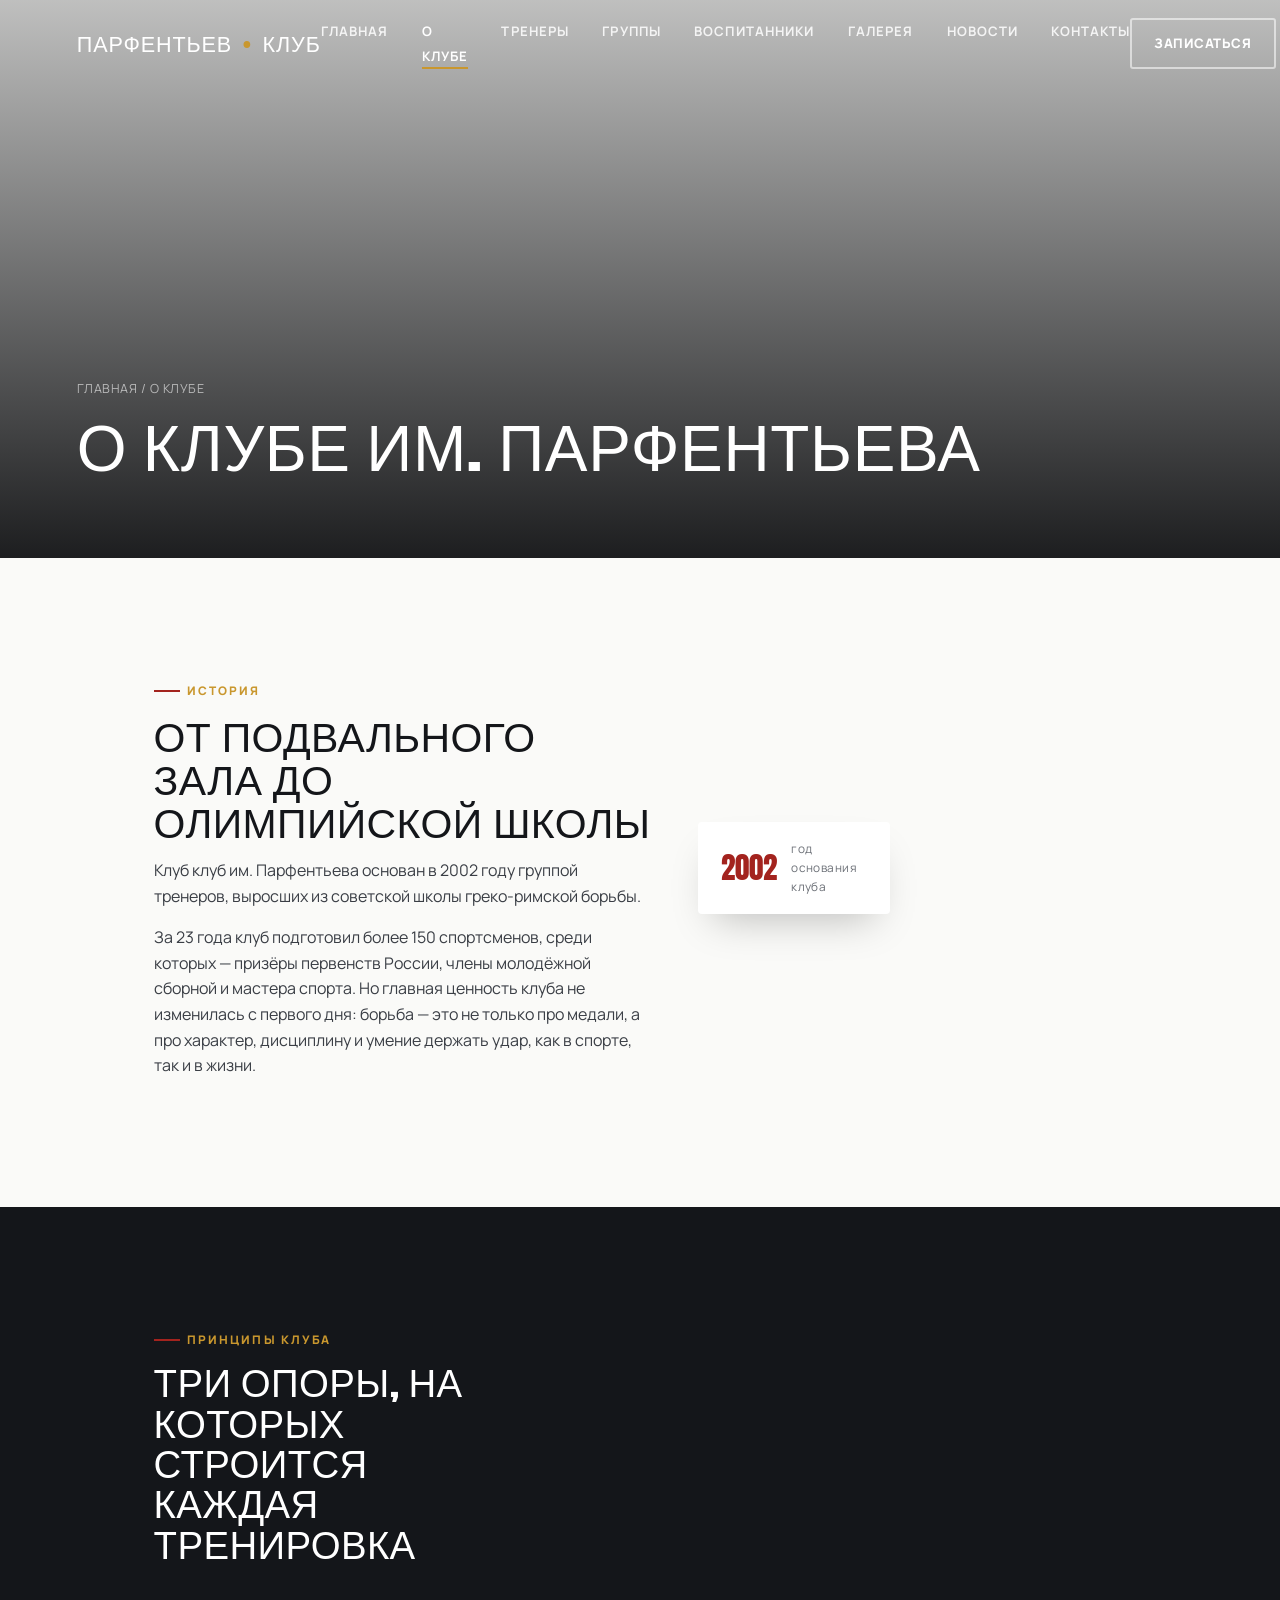
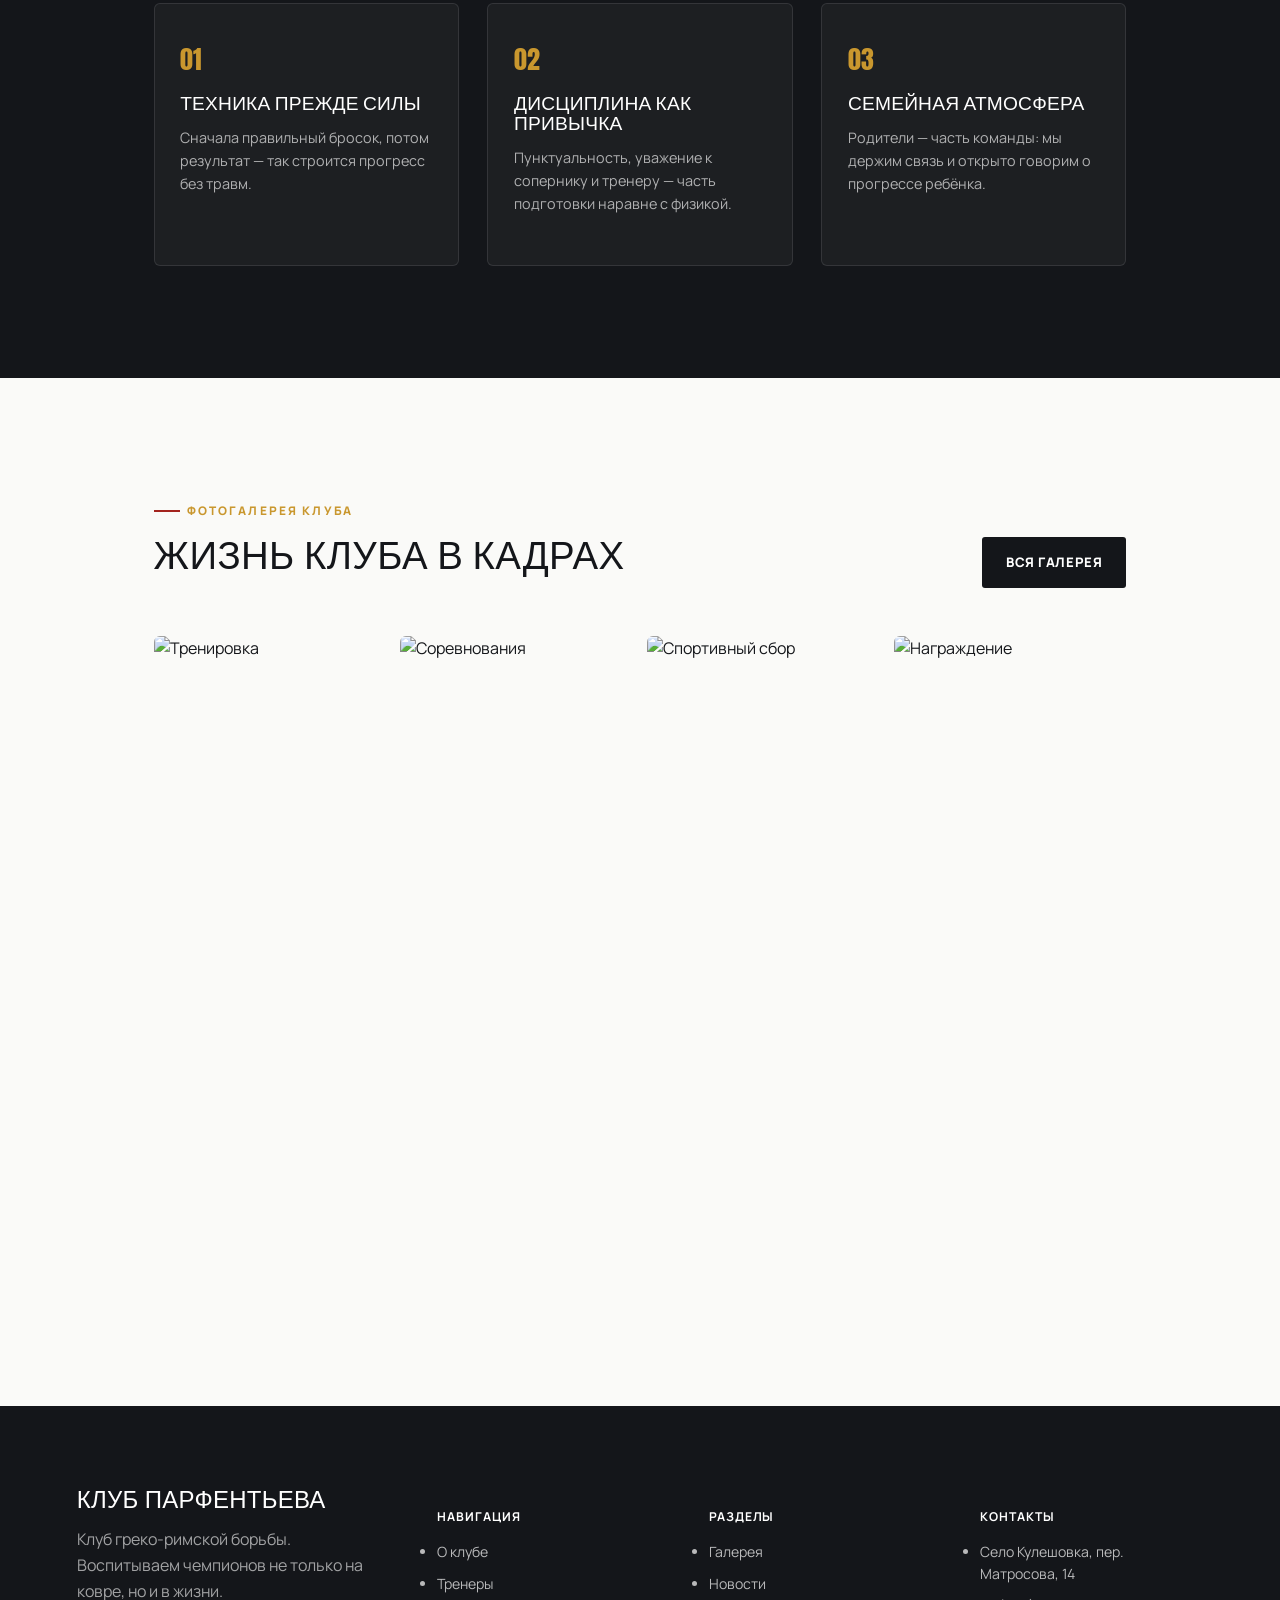
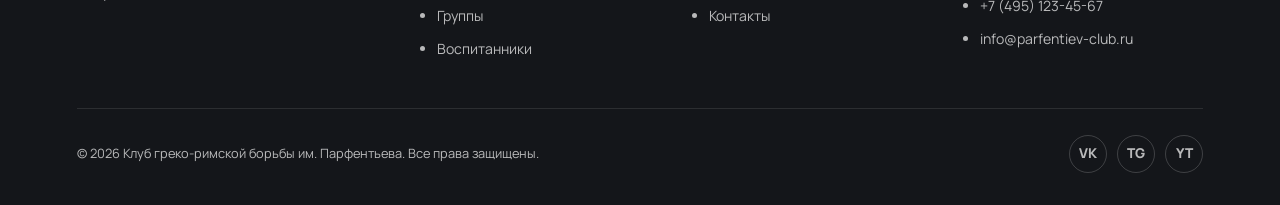
==== about.html @ 611b0bde "Update about.html" ====
<!doctype html>
<html lang="ru">
<head>
<meta charset="UTF-8">
<meta name="viewport" content="width=device-width, initial-scale=1.0">
<title>О клубе — Клуб им. Парфентьева</title>
<meta name="description" content="История клуба греко-римской борьбы клуб им. Парфентьева: путь от небольшого зала к школе с десятками чемпионов. Фотографии тренировок, соревнований и сборов.">
<link rel="preconnect" href="https://fonts.googleapis.com">
<link href="https://fonts.googleapis.com/css2?family=Anton&family=Manrope:wght@400;500;700;800&display=swap" rel="stylesheet">
<link rel="stylesheet" href="styles.css">
</head>
<body>

<header class="site-header">
  <a href="index.html" class="logo">ПАРФЕНТЬЕВ<span>•</span>КЛУБ</a>
  <nav><ul class="nav-links">
    <li><a href="index.html">Главная</a></li>
    <li><a href="about.html" class="active">О клубе</a></li>
    <li><a href="coaches.html">Тренеры</a></li>
    <li><a href="groups.html">Группы</a></li>
    <li><a href="athletes.html">Воспитанники</a></li>
    <li><a href="gallery.html">Галерея</a></li>
    <li><a href="news.html">Новости</a></li>
    <li><a href="contacts.html">Контакты</a></li>
  </ul></nav>
  <div class="nav-cta">
    <a href="contacts.html" class="btn btn-ghost">Записаться</a>
    <button class="burger" aria-label="Меню"><span></span><span></span><span></span></button>
  </div>
</header>

<section class="page-hero" style="background-image:url('https://i.ibb.co/bMhCFfHz/image.png');background-position:center 25%;">
  <div class="inner">
    <p class="breadcrumbs"><a href="index.html">Главная</a> / О клубе</p>
    <h1>О клубе им. Парфентьева</h1>
  </div>
</section>

<section class="section">
  <div class="container">
    <div class="about-grid reveal">
      <div>
        <p class="eyebrow">История</p>
        <h2 style="font-size:clamp(1.8rem,3.2vw,2.6rem);">От подвального зала до олимпийской школы</h2>
        <p style="color:var(--graphite);max-width:58ch;">Клуб клуб им. Парфентьева основан в 2002 году группой тренеров, выросших из советской школы греко-римской борьбы. </p>
        <p style="color:var(--graphite);max-width:58ch;">За 23 года клуб подготовил более 150 спортсменов, среди которых — призёры первенств России, члены молодёжной сборной и мастера спорта. Но главная ценность клуба не изменилась с первого дня: борьба — это не только про медали, а про характер, дисциплину и умение держать удар, как в спорте, так и в жизни.</p>
      </div>
      <div class="about-photo">
        <img src="https://commons.wikimedia.org/wiki/Special:FilePath/Greco-Roman%20wrestling%20competition%20at%20the%201984%20Summer%20Olympics.JPEG?width=1600" alt="История клуба">
        <div class="tag"><span class="num">2002</span><span class="txt">год основания клуба</span></div>
      </div>
    </div>
  </div>
</section>

<section class="section dark">
  <div class="container reveal">
    <p class="eyebrow">Принципы клуба</p>
    <h2 style="color:#fff;font-size:clamp(1.8rem,3vw,2.4rem);max-width:20ch;">Три опоры, на которых строится каждая тренировка</h2>
    <div class="cards-grid reveal-stagger" style="margin-top:2.5em;">
      <div class="stat-card reveal" style="--i:0;text-align:left;">
        <span class="stat-num" style="font-size:1.6rem;">01</span>
        <h3 style="color:#fff;font-size:1.2rem;margin-top:.6em;">Техника прежде силы</h3>
        <p style="color:rgba(255,255,255,.65);font-size:.9rem;">Сначала правильный бросок, потом результат — так строится прогресс без травм.</p>
      </div>
      <div class="stat-card reveal" style="--i:1;text-align:left;">
        <span class="stat-num" style="font-size:1.6rem;">02</span>
        <h3 style="color:#fff;font-size:1.2rem;margin-top:.6em;">Дисциплина как привычка</h3>
        <p style="color:rgba(255,255,255,.65);font-size:.9rem;">Пунктуальность, уважение к сопернику и тренеру — часть подготовки наравне с физикой.</p>
      </div>
      <div class="stat-card reveal" style="--i:2;text-align:left;">
        <span class="stat-num" style="font-size:1.6rem;">03</span>
        <h3 style="color:#fff;font-size:1.2rem;margin-top:.6em;">Семейная атмосфера</h3>
        <p style="color:rgba(255,255,255,.65);font-size:.9rem;">Родители — часть команды: мы держим связь и открыто говорим о прогрессе ребёнка.</p>
      </div>
    </div>
  </div>
</section>

<section class="section">
  <div class="container">
    <div class="flex-between reveal">
      <div>
        <p class="eyebrow">Фотогалерея клуба</p>
        <h2 style="font-size:clamp(1.8rem,3vw,2.4rem);">Жизнь клуба в кадрах</h2>
      </div>
      <a href="gallery.html" class="btn btn-dark">Вся галерея</a>
    </div>
    <div class="masonry reveal-stagger">
      <div class="item reveal" data-cat="Тренировки" style="grid-row:span 22;" data-lightbox="https://commons.wikimedia.org/wiki/Special:FilePath/Wrestling%20match%20in%20greco-roman%20at%20the%20University%20International%20Sports%20Festival.jpg?width=1600">
        <img src="https://commons.wikimedia.org/wiki/Special:FilePath/Wrestling%20match%20in%20greco-roman%20at%20the%20University%20International%20Sports%20Festival.jpg?width=1600" alt="Тренировка" loading="lazy">
      </div>
      <div class="item reveal" data-cat="Соревнования" style="grid-row:span 28;" data-lightbox="https://commons.wikimedia.org/wiki/Special:FilePath/2016%20Summer%20Olympics%2C%20Greco-Roman%20Wrestling%20130%20kg%2011.jpg?width=1600">
        <img src="https://commons.wikimedia.org/wiki/Special:FilePath/2016%20Summer%20Olympics%2C%20Greco-Roman%20Wrestling%20130%20kg%2011.jpg?width=1600" alt="Соревнования" loading="lazy">
      </div>
      <div class="item reveal" data-cat="Сборы" style="grid-row:span 24;" data-lightbox="https://commons.wikimedia.org/wiki/Special:FilePath/Wrestling%20at%20the%202020%20Summer%20Olympics%20%E2%80%93%20Men%27s%20Greco-Roman%2097%20kg%20%E2%80%93%20Mohammad%20Hadi%20Saravi%20%28IRI%29%20vs.%20Arvi%20Savolainen%20%28FIN%29%20%281%29.jpg?width=1600">
        <img src="https://commons.wikimedia.org/wiki/Special:FilePath/Wrestling%20at%20the%202020%20Summer%20Olympics%20%E2%80%93%20Men%27s%20Greco-Roman%2097%20kg%20%E2%80%93%20Mohammad%20Hadi%20Saravi%20%28IRI%29%20vs.%20Arvi%20Savolainen%20%28FIN%29%20%281%29.jpg?width=1600" alt="Спортивный сбор" loading="lazy">
      </div>
      <div class="item reveal" data-cat="Награждения" style="grid-row:span 26;" data-lightbox="https://commons.wikimedia.org/wiki/Special:FilePath/Greco-Roman%20wrestling%20competition%20at%20the%201984%20Summer%20Olympics.JPEG?width=1600">
        <img src="https://commons.wikimedia.org/wiki/Special:FilePath/Greco-Roman%20wrestling%20competition%20at%20the%201984%20Summer%20Olympics.JPEG?width=1600" alt="Награждение" loading="lazy">
      </div>
    </div>
  </div>
</section>

<div class="lightbox"><button class="lb-close" aria-label="Закрыть">✕</button><img src="" alt="Просмотр изображения"></div>

<footer class="footer">
  <div class="footer-grid">
    <div class="footer-col"><h4>Клуб Парфентьева</h4><p style="max-width:30ch;color:rgba(255,255,255,.6);">Клуб греко-римской борьбы. Воспитываем чемпионов не только на ковре, но и в жизни.</p></div>
    <div class="footer-col"><h5>Навигация</h5><ul><li><a href="about.html">О клубе</a></li><li><a href="coaches.html">Тренеры</a></li><li><a href="groups.html">Группы</a></li><li><a href="athletes.html">Воспитанники</a></li></ul></div>
    <div class="footer-col"><h5>Разделы</h5><ul><li><a href="gallery.html">Галерея</a></li><li><a href="news.html">Новости</a></li><li><a href="contacts.html">Контакты</a></li></ul></div>
    <div class="footer-col"><h5>Контакты</h5><ul><li>Село Кулешовка, пер. Матросова, 14</li><li>+7 (495) 123-45-67</li><li>info@parfentiev-club.ru</li></ul></div>
  </div>
  <div class="footer-bottom"><span>© 2026 Клуб греко-римской борьбы им. Парфентьева. Все права защищены.</span><div class="footer-social"><a href="#">VK</a><a href="#">TG</a><a href="#">YT</a></div></div>
</footer>

<script src="main.js"></script>
</body>
</html>
---- styles.css ----
/* =========================================================
   GRECO — стиль клуба греко-римской борьбы
   Токены: графит/уголь + золото/красный, шрифты Anton + Manrope
   Сигнатурный элемент: «кольцо ковра» — окружность мата как
   повторяющийся графический мотив + диагональные разделители
   ========================================================= */

:root{
  --bg:#FAFAF8;
  --paper:#FFFFFF;
  --ink:#14161A;
  --charcoal:#23262B;
  --graphite:#3A3E45;
  --line:#E6E3DA;
  --muted:#6B6F76;
  --gold:#C9972E;
  --gold-soft:#E3C07A;
  --red:#A3231E;
  --red-soft:#C8453F;

  --display:"Anton", "Oswald", sans-serif;
  --body:"Manrope", "Inter", sans-serif;

  --maxw:1240px;
  --pad:6vw;

  --ease:cubic-bezier(.16,.84,.32,1);
}

*{box-sizing:border-box;}
html{scroll-behavior:smooth;}
body{
  margin:0;
  background:var(--bg);
  color:var(--ink);
  font-family:var(--body);
  font-size:16px;
  line-height:1.6;
  -webkit-font-smoothing:antialiased;
  overflow-x:hidden;
}
img{max-width:100%;display:block;}
a{color:inherit;text-decoration:none;}
ul{margin:0;padding:0;}
h1,h2,h3,h4{
  font-family:var(--display);
  font-weight:400;
  letter-spacing:.01em;
  text-transform:uppercase;
  margin:0 0 .4em;
  line-height:1.05;
}
.eyebrow{
  font-family:var(--body);
  font-weight:800;
  letter-spacing:.18em;
  text-transform:uppercase;
  font-size:.74rem;
  color:var(--gold);
  display:inline-flex;
  align-items:center;
  gap:.6em;
}
.eyebrow::before{
  content:"";
  width:26px;height:2px;
  background:var(--red);
  display:inline-block;
}
.container{max-width:var(--maxw);margin:0 auto;padding:0 var(--pad);}
section{position:relative;}

:focus-visible{outline:3px solid var(--gold);outline-offset:3px;}

/* ---------- Mat-ring signature motif ---------- */
.mat-ring{
  position:absolute;
  border:2px solid currentColor;
  border-radius:50%;
  opacity:.08;
  pointer-events:none;
}

/* ---------- Buttons ---------- */
.btn{
  display:inline-flex;align-items:center;gap:.6em;
  font-family:var(--body);font-weight:800;
  letter-spacing:.04em;text-transform:uppercase;font-size:.82rem;
  padding:1em 1.7em;
  border-radius:3px;
  border:2px solid transparent;
  cursor:pointer;
  transition:transform .35s var(--ease),background .35s var(--ease),color .35s var(--ease),border-color .35s var(--ease);
  white-space:nowrap;
}
.btn-primary{
  background:var(--red);
  color:#fff;
}
.btn-primary:hover{background:#8a1c18;transform:translateY(-2px);}
.btn-ghost{
  background:transparent;
  border-color:rgba(255,255,255,.55);
  color:#fff;
}
.btn-ghost:hover{border-color:var(--gold);color:var(--gold);transform:translateY(-2px);}
.btn-dark{
  background:var(--ink);color:#fff;
}
.btn-dark:hover{background:var(--red);transform:translateY(-2px);}

/* ---------- Header / Nav ---------- */
.site-header{
  position:fixed;top:0;left:0;right:0;z-index:100;
  display:flex;align-items:center;justify-content:space-between;
  padding:1.1em var(--pad);
  background:transparent;
  transition:background .4s var(--ease),padding .4s var(--ease),box-shadow .4s var(--ease);
}
.site-header.scrolled{
  background:rgba(20,22,26,.86);
  backdrop-filter:blur(14px) saturate(140%);
  padding:.7em var(--pad);
  box-shadow:0 8px 30px -10px rgba(0,0,0,.4);
}
.logo{
  font-family:var(--display);
  font-size:1.35rem;letter-spacing:.04em;
  color:#fff;
  display:flex;align-items:center;gap:.5em;
}
.logo span{color:var(--gold);}
.nav-links{
  display:flex;gap:2.1em;
  list-style:none;
}
.nav-links a{
  color:#fff;font-size:.82rem;letter-spacing:.08em;
  text-transform:uppercase;font-weight:700;
  position:relative;padding:.3em 0;
  opacity:.85;
}
.nav-links a::after{
  content:"";position:absolute;left:0;bottom:0;
  width:0;height:2px;background:var(--gold);
  transition:width .35s var(--ease);
}
.nav-links a:hover,.nav-links a.active{opacity:1;}
.nav-links a:hover::after,.nav-links a.active::after{width:100%;}
.nav-cta{display:flex;align-items:center;gap:1em;}
.burger{
  display:none;flex-direction:column;gap:5px;
  background:none;border:none;cursor:pointer;padding:.4em;
}
.burger span{width:24px;height:2px;background:#fff;display:block;}

@media (max-width:920px){
  .nav-links{
    position:fixed;inset:0;top:0;
    background:var(--ink);
    flex-direction:column;justify-content:center;align-items:center;
    gap:1.6em;
    transform:translateX(100%);
    transition:transform .5s var(--ease);
  }
  .nav-links.open{transform:translateX(0);}
  .nav-links a{font-size:1.1rem;}
  .burger{display:flex;z-index:120;}
  .nav-cta .btn-ghost{display:none;}
}

/* ---------- Hero ---------- */
.hero{
  min-height:100vh;
  display:flex;align-items:flex-end;
  position:relative;
  background-size:cover;background-position:center;
  isolation:isolate;
}
.hero::before{
  content:"";position:absolute;inset:0;
  background:linear-gradient(180deg,rgba(15,16,19,.35) 0%,rgba(15,16,19,.55) 55%,rgba(10,11,13,.92) 100%);
  z-index:0;
}
.hero-inner{
  position:relative;z-index:1;
  padding:0 var(--pad) 7vh;
  width:100%;color:#fff;
}
.hero h1{
  font-size:clamp(2.6rem,6.2vw,5.4rem);
  max-width:14ch;
  color:#fff;
  margin-bottom:.5em;
}
.hero h1 em{
  font-style:normal;color:var(--gold);
}
.hero p.lead{
  max-width:46ch;font-size:1.05rem;color:rgba(255,255,255,.85);
  margin-bottom:1.8em;
}
.hero-actions{display:flex;gap:1em;flex-wrap:wrap;}
.scroll-cue{
  position:absolute;right:var(--pad);bottom:6vh;z-index:1;
  color:#fff;font-size:.7rem;letter-spacing:.2em;text-transform:uppercase;
  display:flex;flex-direction:column;align-items:center;gap:.6em;
  opacity:.75;
}
.scroll-cue::after{
  content:"";width:1px;height:40px;background:rgba(255,255,255,.5);
  animation:scrollcue 1.8s infinite;
}
@keyframes scrollcue{0%{transform:scaleY(0);transform-origin:top;}50%{transform:scaleY(1);transform-origin:top;}51%{transform-origin:bottom;}100%{transform:scaleY(0);transform-origin:bottom;}}

/* ---------- Diagonal divider ---------- */
.divider{
  height:8vw;max-height:120px;
  background:var(--ink);
  clip-path:polygon(0 100%,100% 0,100% 100%);
}
.divider.flip{clip-path:polygon(0 0,100% 100%,0 100%);}
.divider.light{background:var(--bg);}

/* ---------- Generic section spacing ---------- */
.section{padding:7em var(--pad);}
.section-tight{padding:4em var(--pad);}
.section.dark{background:var(--ink);color:#fff;}
.section.charcoal{background:var(--charcoal);color:#fff;}
.center{text-align:center;}
.intro{max-width:680px;}
.intro.center{margin-inline:auto;}

/* ---------- Reveal on scroll ---------- */
.reveal{opacity:0;transform:translateY(36px);transition:opacity .9s var(--ease),transform .9s var(--ease);}
.reveal.in{opacity:1;transform:translateY(0);}
.reveal-stagger > * {transition-delay:calc(var(--i,0) * 90ms);}

/* ---------- About intro / club description ---------- */
.about-grid{
  display:grid;grid-template-columns:1.1fr .9fr;gap:4em;align-items:center;
}
@media (max-width:820px){.about-grid{grid-template-columns:1fr;gap:2.5em;}}
.about-photo{position:relative;}
.about-photo img{border-radius:4px;box-shadow:0 30px 60px -20px rgba(0,0,0,.35);}
.about-photo .tag{
  position:absolute;bottom:-1.2em;left:-1.2em;
  background:var(--paper);padding:1.1em 1.4em;
  border-radius:4px;box-shadow:0 20px 40px -16px rgba(0,0,0,.25);
  display:flex;align-items:center;gap:.9em;
}
.about-photo .tag .num{font-family:var(--display);font-size:1.8rem;color:var(--red);}
.about-photo .tag .txt{font-size:.74rem;letter-spacing:.04em;color:var(--muted);max-width:11ch;}

/* ---------- Stats ---------- */
.stats-grid{
  display:grid;grid-template-columns:repeat(4,1fr);gap:1.4em;
}
@media (max-width:880px){.stats-grid{grid-template-columns:repeat(2,1fr);}}
.stat-card{
  background:rgba(255,255,255,.04);
  border:1px solid rgba(255,255,255,.1);
  border-radius:6px;
  padding:2.2em 1.6em;
  text-align:center;
  transition:transform .5s var(--ease),background .5s var(--ease),border-color .5s var(--ease);
}
.stat-card:hover{
  transform:translateY(-8px);
  background:rgba(255,255,255,.07);
  border-color:var(--gold);
}
.stat-num{
  font-family:var(--display);font-size:clamp(2.3rem,4vw,3.4rem);
  color:var(--gold);display:block;
}
.stat-label{
  font-size:.78rem;letter-spacing:.06em;text-transform:uppercase;
  color:rgba(255,255,255,.65);margin-top:.4em;display:block;
}

/* ---------- Cards general ---------- */
.glass{
  background:rgba(255,255,255,.07);
  backdrop-filter:blur(16px) saturate(160%);
  border:1px solid rgba(255,255,255,.14);
}

.cards-grid{
  display:grid;grid-template-columns:repeat(3,1fr);gap:1.8em;
}
@media (max-width:980px){.cards-grid{grid-template-columns:repeat(2,1fr);}}
@media (max-width:620px){.cards-grid{grid-template-columns:1fr;}}

/* Coach cards */
.coach-card{
  cursor:pointer;
  position:relative;border-radius:6px;overflow:hidden;
  aspect-ratio:3/4;
  box-shadow:0 18px 40px -18px rgba(0,0,0,.25);
  transition:transform .5s var(--ease),box-shadow .5s var(--ease);
}
.coach-card img{width:100%;height:100%;object-fit:cover;transition:transform .8s var(--ease);}
.coach-card:hover{transform:translateY(-8px);box-shadow:0 28px 50px -16px rgba(0,0,0,.35);}
.coach-card:hover img{transform:scale(1.06);}
.coach-overlay{
  position:absolute;left:0;right:0;bottom:0;padding:1.4em 1.2em 1.2em;
  background:linear-gradient(180deg,transparent,rgba(10,11,13,.92));
  color:#fff;
}
.coach-overlay h3{font-size:1.2rem;margin-bottom:.1em;}
.coach-overlay p{font-size:.78rem;letter-spacing:.05em;text-transform:uppercase;color:var(--gold-soft);margin:0;}

/* Modal */
.modal-backdrop{
  position:fixed;inset:0;background:rgba(10,11,13,.78);
  display:flex;align-items:center;justify-content:center;
  z-index:300;opacity:0;pointer-events:none;
  transition:opacity .4s var(--ease);
  padding:4vh 4vw;
}
.modal-backdrop.open{opacity:1;pointer-events:auto;}
.modal{
  background:var(--paper);border-radius:8px;
  max-width:880px;width:100%;max-height:88vh;overflow:auto;
  display:grid;grid-template-columns:.85fr 1.15fr;
  transform:translateY(24px) scale(.97);opacity:0;
  transition:transform .5s var(--ease),opacity .5s var(--ease);
  box-shadow:0 60px 100px -30px rgba(0,0,0,.5);
}
.modal-backdrop.open .modal{transform:translateY(0) scale(1);opacity:1;}
@media (max-width:700px){.modal{grid-template-columns:1fr;}}
.modal-photo{height:100%;min-height:280px;}
.modal-photo img{width:100%;height:100%;object-fit:cover;}
.modal-body{padding:2.4em 2em;position:relative;}
.modal-close{
  position:absolute;top:1em;right:1em;
  width:36px;height:36px;border-radius:50%;
  background:var(--ink);color:#fff;border:none;
  font-size:1.1rem;cursor:pointer;display:flex;align-items:center;justify-content:center;
  transition:background .3s;
}
.modal-close:hover{background:var(--red);}
.modal-body h3{font-size:1.7rem;margin-bottom:.1em;}
.modal-role{color:var(--red);font-weight:800;font-size:.8rem;letter-spacing:.05em;text-transform:uppercase;margin-bottom:1.3em;display:block;}
.modal-facts{
  display:grid;grid-template-columns:1fr 1fr;gap:.9em 1.4em;margin-bottom:1.4em;
  padding-bottom:1.4em;border-bottom:1px solid var(--line);
}
.modal-facts div span{display:block;font-size:.7rem;text-transform:uppercase;letter-spacing:.05em;color:var(--muted);}
.modal-facts div b{font-weight:700;font-size:.92rem;}
.modal-body h4{font-size:.82rem;letter-spacing:.05em;color:var(--red);margin-top:1.3em;}
.modal-body ul{list-style:none;font-size:.92rem;}
.modal-body ul li{padding:.3em 0;padding-left:1.2em;position:relative;}
.modal-body ul li::before{content:"—";position:absolute;left:0;color:var(--gold);}
.modal-body p.bio{font-size:.94rem;color:var(--graphite);}

/* Group cards */
.group-card{
  background:var(--paper);border-radius:8px;overflow:hidden;
  border:1px solid var(--line);
  display:flex;flex-direction:column;
  transition:transform .5s var(--ease),box-shadow .5s var(--ease);
}
.group-card:hover{transform:translateY(-8px);box-shadow:0 26px 50px -22px rgba(0,0,0,.25);}
.group-head{
  padding:2em 1.8em 1.4em;
  background:var(--ink);color:#fff;position:relative;overflow:hidden;
}
.group-head .lvl{
  display:inline-block;font-size:.7rem;letter-spacing:.08em;text-transform:uppercase;
  color:var(--gold);font-weight:800;margin-bottom:.6em;
}
.group-head h3{font-size:1.5rem;margin-bottom:.15em;}
.group-head .age{color:rgba(255,255,255,.6);font-size:.85rem;}
.group-body{padding:1.6em 1.8em;flex:1;display:flex;flex-direction:column;gap:.9em;}
.group-row{display:flex;justify-content:space-between;font-size:.88rem;border-bottom:1px dashed var(--line);padding-bottom:.7em;}
.group-row span:first-child{color:var(--muted);}
.group-row span:last-child{font-weight:700;text-align:right;}
.group-body .btn{margin-top:auto;align-self:flex-start;}

/* Athletes */
.athlete-card{
  background:var(--paper);border-radius:8px;overflow:hidden;border:1px solid var(--line);
  transition:transform .5s var(--ease),box-shadow .5s var(--ease);
}
.athlete-card:hover{transform:translateY(-6px);box-shadow:0 24px 44px -20px rgba(0,0,0,.22);}
.athlete-card img{aspect-ratio:4/5;object-fit:cover;}
.athlete-body{padding:1.3em 1.4em;}
.athlete-body h4{font-size:1.05rem;margin-bottom:.15em;}
.athlete-body .rank{font-size:.74rem;color:var(--red);font-weight:800;letter-spacing:.05em;text-transform:uppercase;}
.athlete-body p{font-size:.85rem;color:var(--muted);margin:.6em 0 0;}

.champion{
  grid-column:span 2;
}
@media (max-width:620px){.champion{grid-column:span 1;}}
.champion img{aspect-ratio:1/1;}

/* Masonry gallery */
.masonry{
  display:grid;grid-template-columns:repeat(4,1fr);grid-auto-rows:10px;gap:14px;
}
@media (max-width:880px){.masonry{grid-template-columns:repeat(2,1fr);}}
.masonry .item{
  border-radius:6px;overflow:hidden;cursor:pointer;position:relative;
}
.masonry .item img{width:100%;height:100%;object-fit:cover;transition:transform .6s var(--ease);}
.masonry .item:hover img{transform:scale(1.07);}
.masonry .item::after{
  content:attr(data-cat);position:absolute;left:.9em;bottom:.8em;
  color:#fff;font-size:.68rem;letter-spacing:.08em;text-transform:uppercase;font-weight:800;
  opacity:0;transition:opacity .35s;
}
.masonry .item::before{
  content:"";position:absolute;inset:0;background:linear-gradient(180deg,transparent 50%,rgba(0,0,0,.55));
  opacity:0;transition:opacity .35s;
}
.masonry .item:hover::before,.masonry .item:hover::after{opacity:1;}

.filters{display:flex;gap:.8em;flex-wrap:wrap;margin-bottom:2.4em;}
.filter-btn{
  padding:.6em 1.3em;border-radius:30px;border:1px solid var(--line);
  background:var(--paper);font-size:.78rem;letter-spacing:.05em;text-transform:uppercase;
  font-weight:700;cursor:pointer;transition:all .3s var(--ease);
}
.filter-btn.active,.filter-btn:hover{background:var(--ink);color:#fff;border-color:var(--ink);}

/* lightbox */
.lightbox{
  position:fixed;inset:0;background:rgba(8,9,10,.95);z-index:400;
  display:flex;align-items:center;justify-content:center;
  opacity:0;pointer-events:none;transition:opacity .4s;
}
.lightbox.open{opacity:1;pointer-events:auto;}
.lightbox img{max-width:90vw;max-height:86vh;border-radius:4px;box-shadow:0 30px 80px rgba(0,0,0,.5);}
.lightbox .lb-close{
  position:absolute;top:2em;right:2em;color:#fff;font-size:1.6rem;background:none;border:none;cursor:pointer;
}

/* News */
.news-card{
  background:var(--paper);border-radius:8px;overflow:hidden;border:1px solid var(--line);cursor:pointer;
  transition:transform .5s var(--ease),box-shadow .5s var(--ease);
}
.news-card:hover{transform:translateY(-6px);box-shadow:0 24px 44px -20px rgba(0,0,0,.22);}
.news-card img{aspect-ratio:16/10;object-fit:cover;}
.news-body{padding:1.5em 1.4em;}
.news-date{font-size:.72rem;letter-spacing:.05em;text-transform:uppercase;color:var(--gold);font-weight:800;}
.news-body h3{font-size:1.15rem;margin:.4em 0 .5em;text-transform:none;}
.news-body p{font-size:.88rem;color:var(--muted);margin:0;}

/* Article view */
.article-view{display:none;}
.article-view.open{display:block;}
.article-hero{height:50vh;background-size:cover;background-position:center;border-radius:8px;margin-bottom:2em;position:relative;}
.article-hero .back{
  position:absolute;top:1.4em;left:1.4em;background:rgba(0,0,0,.55);color:#fff;
  padding:.7em 1.2em;border-radius:30px;font-size:.78rem;letter-spacing:.04em;text-transform:uppercase;
  border:none;cursor:pointer;backdrop-filter:blur(10px);
}
.article-body{max-width:720px;margin:0 auto;font-size:1.02rem;color:var(--graphite);}
.article-body h2{font-size:1.6rem;text-transform:none;margin-top:1.4em;}

/* Contacts */
.contact-grid{display:grid;grid-template-columns:1fr 1fr;gap:3em;}
@media (max-width:880px){.contact-grid{grid-template-columns:1fr;}}
.contact-info-list{display:flex;flex-direction:column;gap:1.4em;margin:1.6em 0 2em;}
.contact-info-list .row{display:flex;gap:1.1em;align-items:flex-start;}
.contact-info-list .ico{
  width:42px;height:42px;border-radius:50%;background:var(--charcoal);color:var(--gold);
  display:flex;align-items:center;justify-content:center;flex-shrink:0;font-size:1.1rem;
}
.contact-info-list b{display:block;font-size:.95rem;}
.contact-info-list span{color:var(--muted);font-size:.88rem;}
.social-row{display:flex;gap:.9em;margin-top:1em;}
.social-row a{
  width:42px;height:42px;border-radius:50%;border:1px solid var(--line);
  display:flex;align-items:center;justify-content:center;font-size:.9rem;font-weight:800;
  transition:all .3s;
}
.social-row a:hover{background:var(--red);color:#fff;border-color:var(--red);}
.map-frame{border-radius:8px;overflow:hidden;height:280px;border:1px solid var(--line);filter:grayscale(.2);}
.form-card{background:var(--paper);border:1px solid var(--line);border-radius:8px;padding:2.4em;}
.form-row{margin-bottom:1.3em;}
.form-row label{display:block;font-size:.74rem;text-transform:uppercase;letter-spacing:.05em;color:var(--muted);margin-bottom:.5em;font-weight:700;}
.form-row input,.form-row textarea{
  width:100%;padding:.9em 1em;border:1px solid var(--line);border-radius:4px;
  font-family:var(--body);font-size:.92rem;background:#fcfcfb;
  transition:border-color .3s;
}
.form-row input:focus,.form-row textarea:focus{border-color:var(--gold);outline:none;}

/* Footer */
.footer{
  background:var(--ink);color:rgba(255,255,255,.7);
  padding:5em var(--pad) 2em;
}
.footer-grid{
  display:grid;grid-template-columns:1.4fr 1fr 1fr 1fr;gap:3em;
  padding-bottom:3em;border-bottom:1px solid rgba(255,255,255,.1);
}
@media (max-width:880px){.footer-grid{grid-template-columns:1fr 1fr;}}
.footer h4{color:#fff;font-size:1.5rem;}
.footer-col h5{
  color:#fff;font-size:.76rem;letter-spacing:.08em;text-transform:uppercase;margin-bottom:1.2em;
}
.footer-col ul{display:flex;flex-direction:column;gap:.7em;font-size:.88rem;}
.footer-col ul a:hover{color:var(--gold);}
.footer-bottom{
  display:flex;justify-content:space-between;align-items:center;flex-wrap:wrap;gap:1em;
  padding-top:2em;font-size:.8rem;
}
.footer-social{display:flex;gap:.8em;}
.footer-social a{
  width:38px;height:38px;border-radius:50%;border:1px solid rgba(255,255,255,.18);
  display:flex;align-items:center;justify-content:center;font-size:.85rem;font-weight:800;
  transition:all .3s;
}
.footer-social a:hover{background:var(--gold);color:var(--ink);border-color:var(--gold);}

/* Page hero (sub-pages, no full video, image banner) */
.page-hero{
  height:62vh;min-height:420px;
  display:flex;align-items:flex-end;
  background-size:cover;background-position:center;position:relative;
}
.page-hero::before{content:"";position:absolute;inset:0;background:linear-gradient(180deg,rgba(15,16,19,.25),rgba(10,11,13,.92));}
.page-hero .inner{position:relative;z-index:1;padding:0 var(--pad) 6vh;color:#fff;}
.page-hero h1{font-size:clamp(2.2rem,5vw,4rem);color:#fff;}
.breadcrumbs{font-size:.78rem;color:rgba(255,255,255,.6);letter-spacing:.04em;margin-bottom:1em;text-transform:uppercase;}
.breadcrumbs a:hover{color:var(--gold);}

/* ---------- Deeper mobile responsiveness ---------- */
@media (max-width:720px){
  .section{padding:4.5em var(--pad);}
  .section-tight{padding:3em var(--pad);}
  .stats-grid{grid-template-columns:repeat(2,1fr);gap:1em;}
  .masonry{grid-template-columns:1fr;}
  .masonry .item{grid-row:span 1 !important;aspect-ratio:4/3;}
  .group-head h3{font-size:1.25rem;}
  .modal-facts{grid-template-columns:1fr;}
  .footer{padding:3.5em var(--pad) 1.6em;}
  .hero-actions{flex-direction:column;align-items:stretch;}
  .hero-actions .btn{justify-content:center;}
  .scroll-cue{display:none;}
  .page-hero{height:48vh;min-height:320px;}
}
@media (max-width:480px){
  :root{--pad:5.5vw;}
  .stats-grid{grid-template-columns:1fr 1fr;}
  .stat-card{padding:1.6em 1em;}
  .cards-grid{grid-template-columns:1fr !important;}
  .group-row{font-size:.82rem;}
  .btn{font-size:.76rem;padding:.95em 1.4em;width:100%;justify-content:center;}
  .nav-cta .btn-ghost{display:none;}
  .logo{font-size:1.1rem;}
  .modal{max-height:92vh;}
  .modal-body{padding:1.8em 1.3em;}
  .form-card{padding:1.6em;}
  .footer-bottom{flex-direction:column;align-items:flex-start;}
}

/* utility */
.flex-between{display:flex;justify-content:space-between;align-items:flex-end;flex-wrap:wrap;gap:1.4em;margin-bottom:3em;}
.mt-0{margin-top:0;}
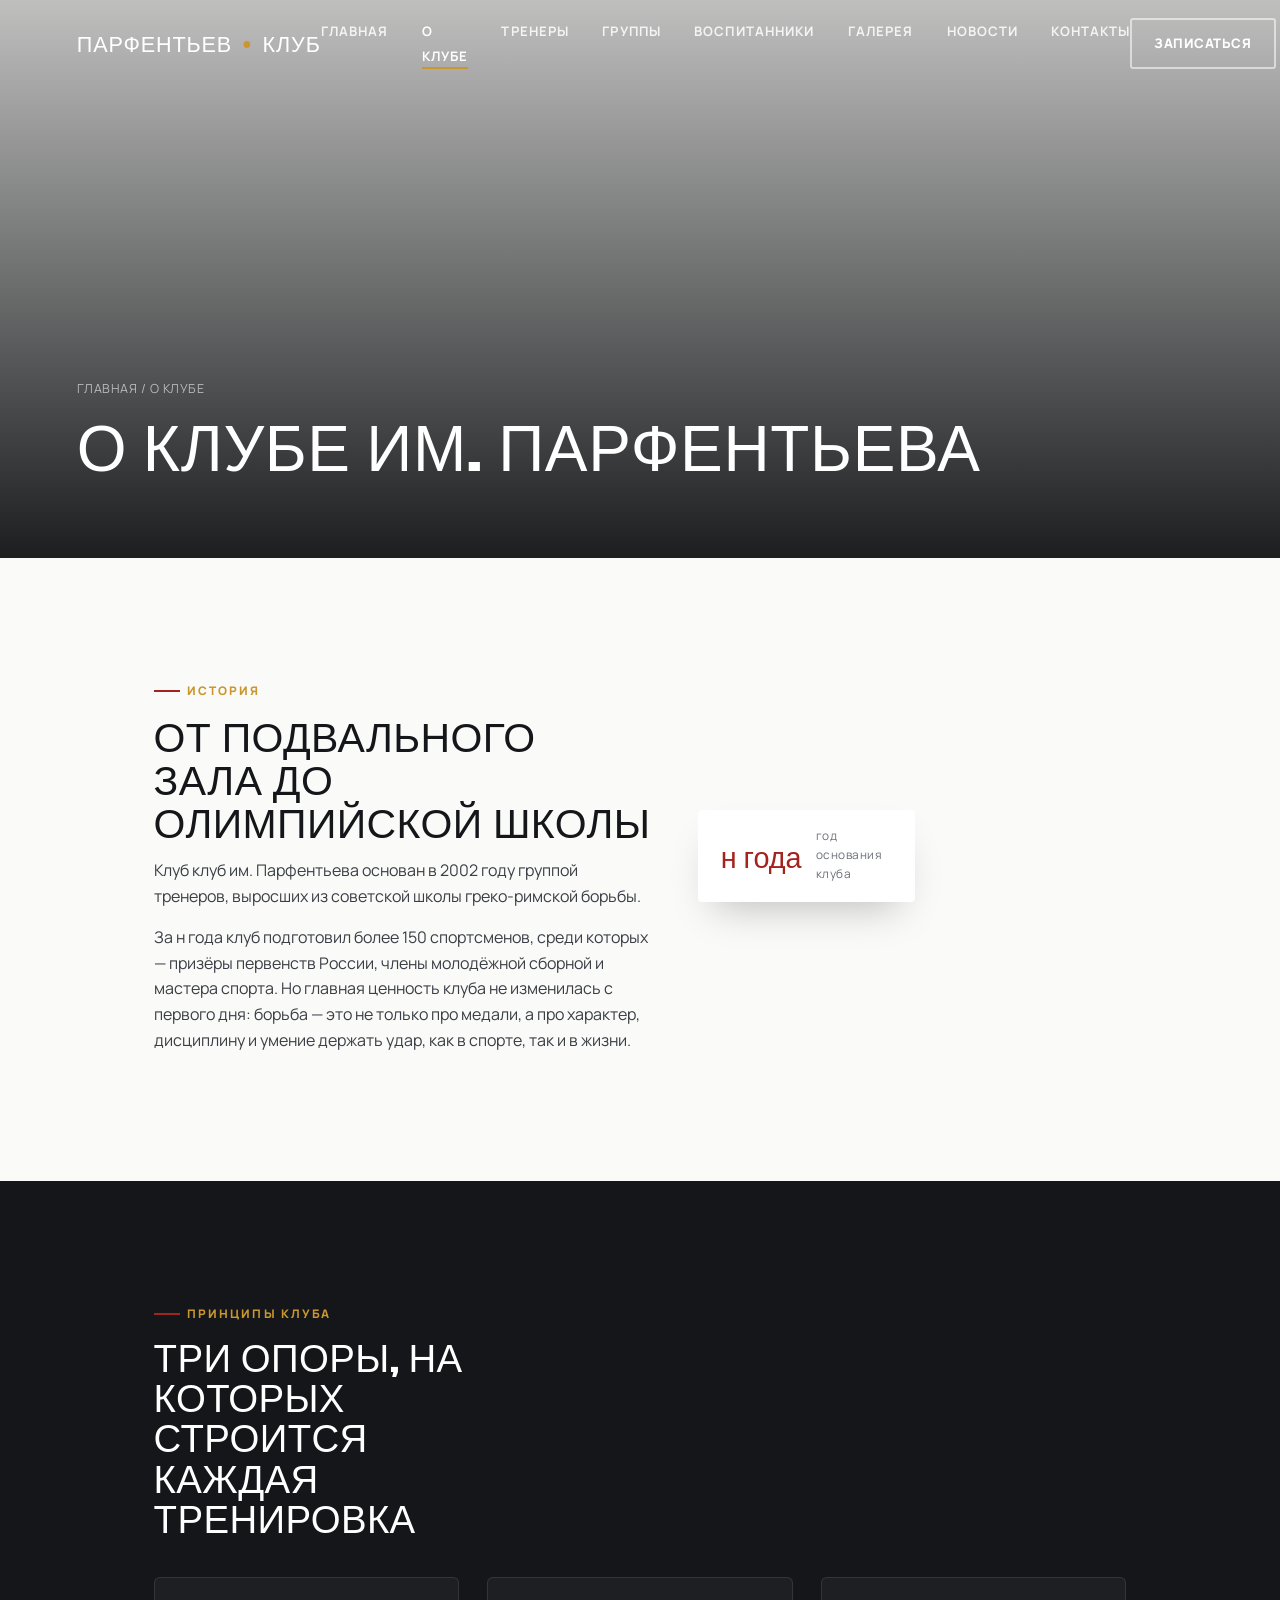
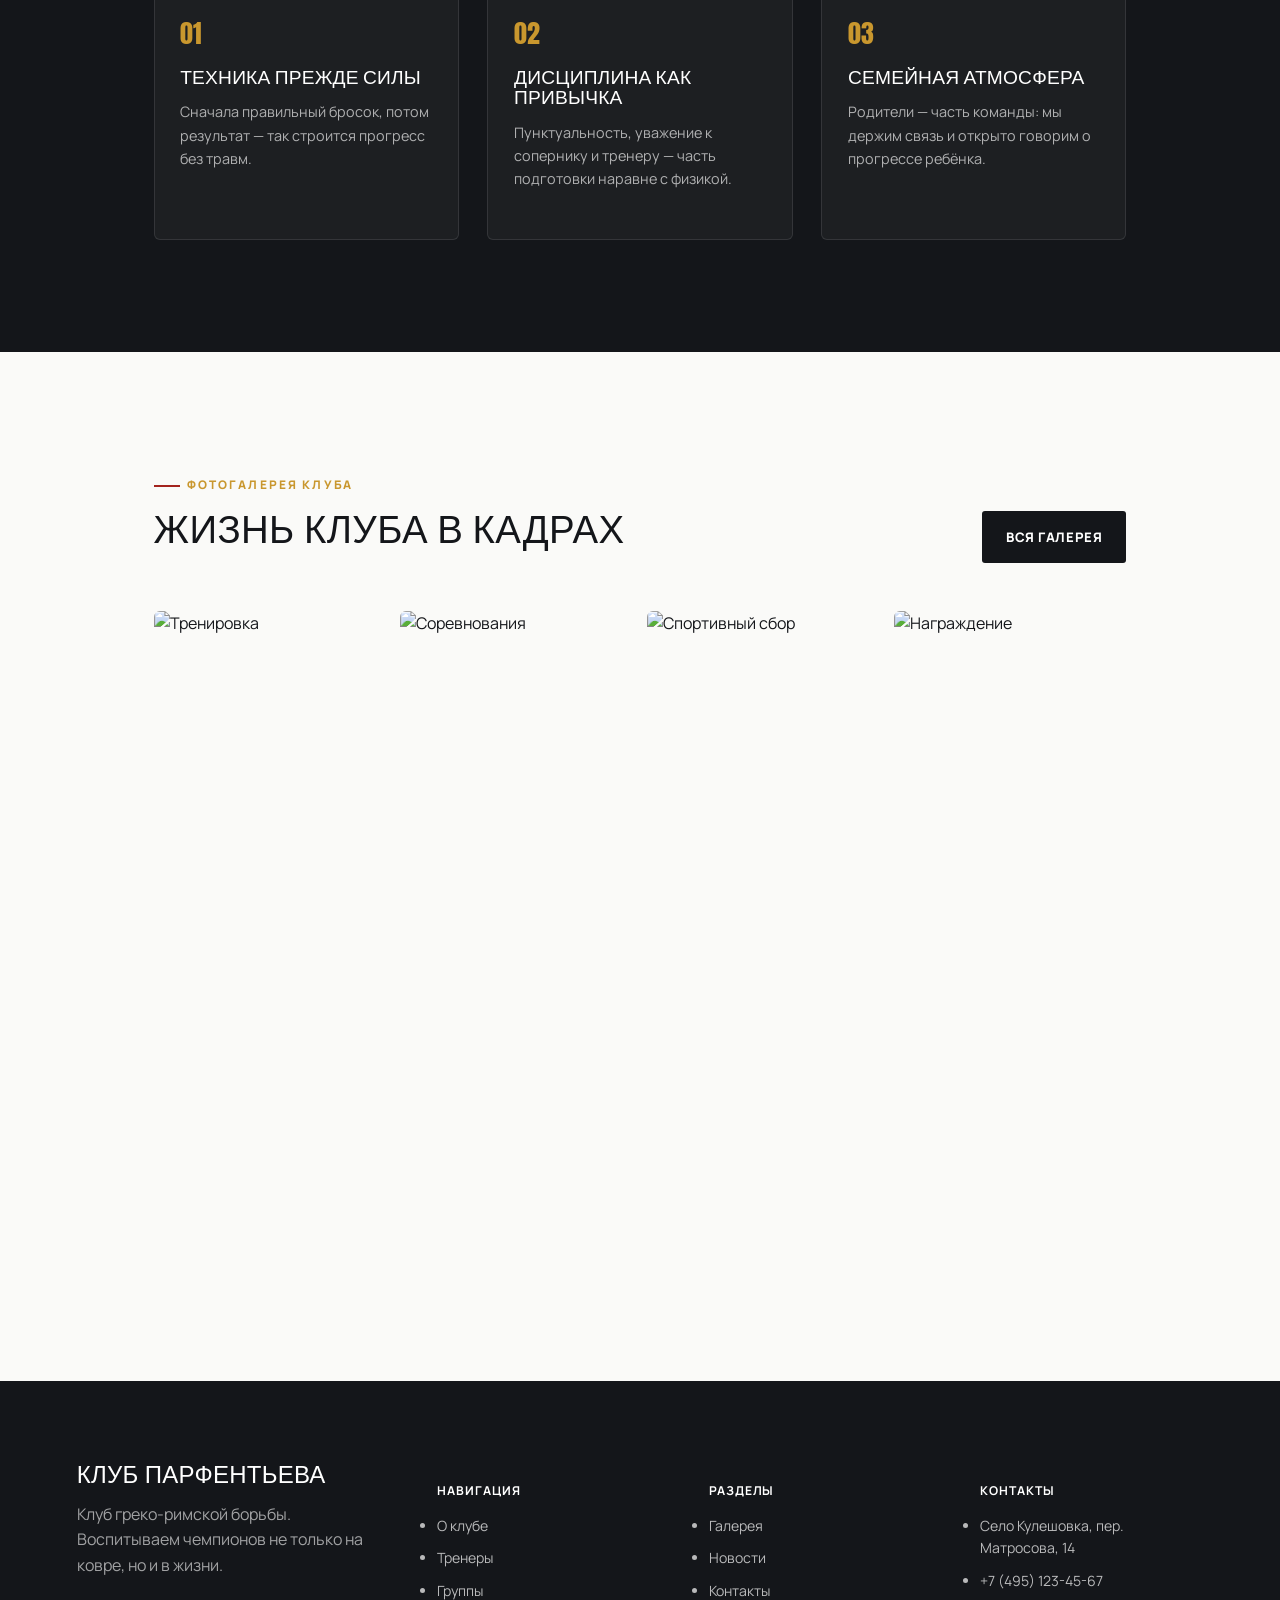
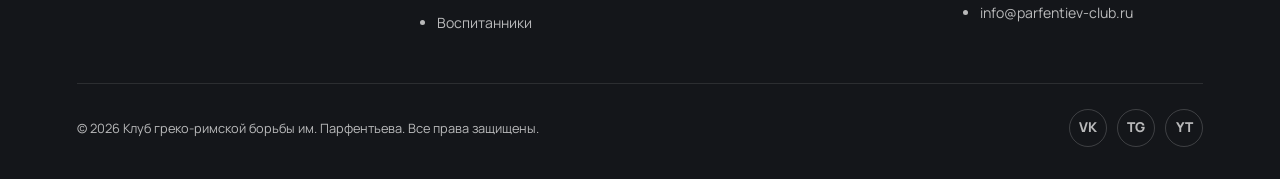
==== commit c3775a39: "Update about.html" ====
--- a/about.html
+++ b/about.html
@@ -43,11 +43,11 @@
         <p class="eyebrow">История</p>
         <h2 style="font-size:clamp(1.8rem,3.2vw,2.6rem);">От подвального зала до олимпийской школы</h2>
         <p style="color:var(--graphite);max-width:58ch;">Клуб клуб им. Парфентьева основан в 2002 году группой тренеров, выросших из советской школы греко-римской борьбы. </p>
-        <p style="color:var(--graphite);max-width:58ch;">За 23 года клуб подготовил более 150 спортсменов, среди которых — призёры первенств России, члены молодёжной сборной и мастера спорта. Но главная ценность клуба не изменилась с первого дня: борьба — это не только про медали, а про характер, дисциплину и умение держать удар, как в спорте, так и в жизни.</p>
+        <p style="color:var(--graphite);max-width:58ch;">За н года клуб подготовил более 150 спортсменов, среди которых — призёры первенств России, члены молодёжной сборной и мастера спорта. Но главная ценность клуба не изменилась с первого дня: борьба — это не только про медали, а про характер, дисциплину и умение держать удар, как в спорте, так и в жизни.</p>
       </div>
       <div class="about-photo">
-        <img src="https://commons.wikimedia.org/wiki/Special:FilePath/Greco-Roman%20wrestling%20competition%20at%20the%201984%20Summer%20Olympics.JPEG?width=1600" alt="История клуба">
-        <div class="tag"><span class="num">2002</span><span class="txt">год основания клуба</span></div>
+        <img src="https://i.ibb.co/tT5h9VFw/image.png" alt="История клуба">
+        <div class="tag"><span class="num">н года</span><span class="txt">год основания клуба</span></div>
       </div>
     </div>
   </div>
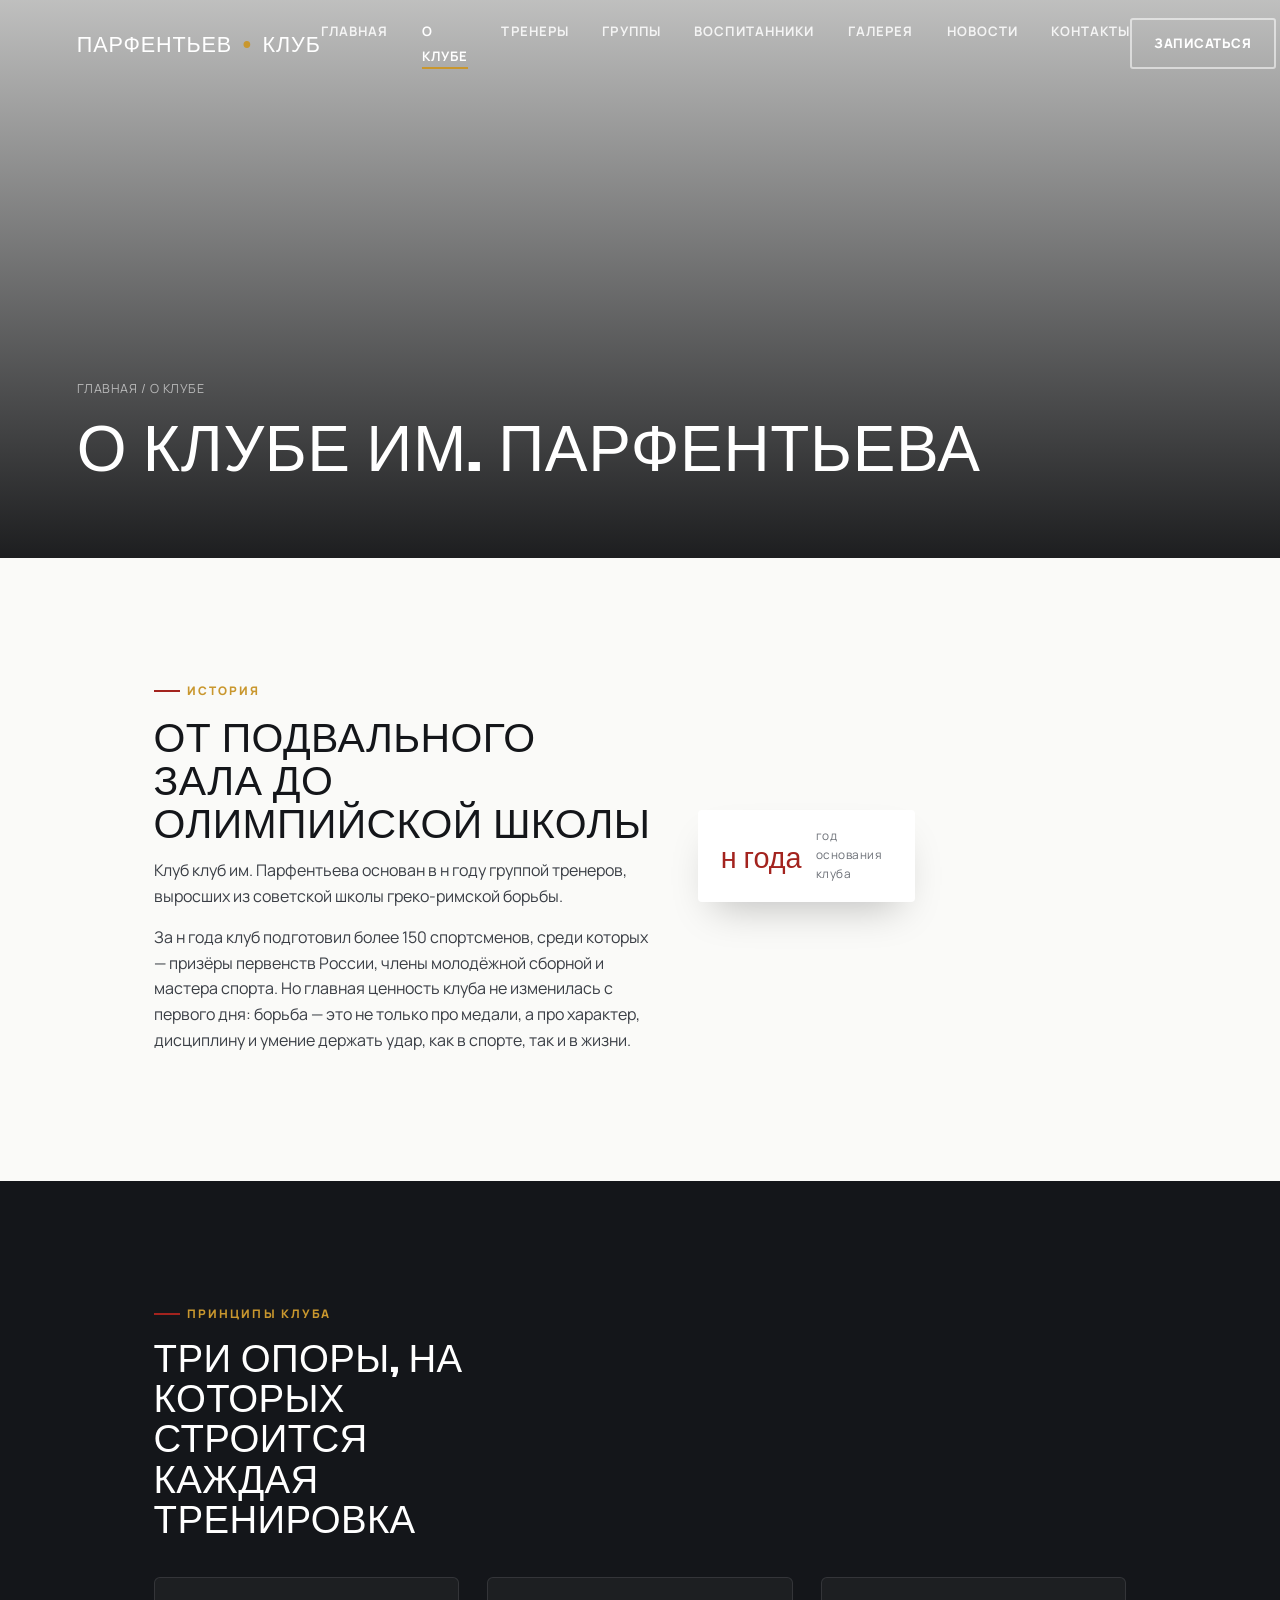
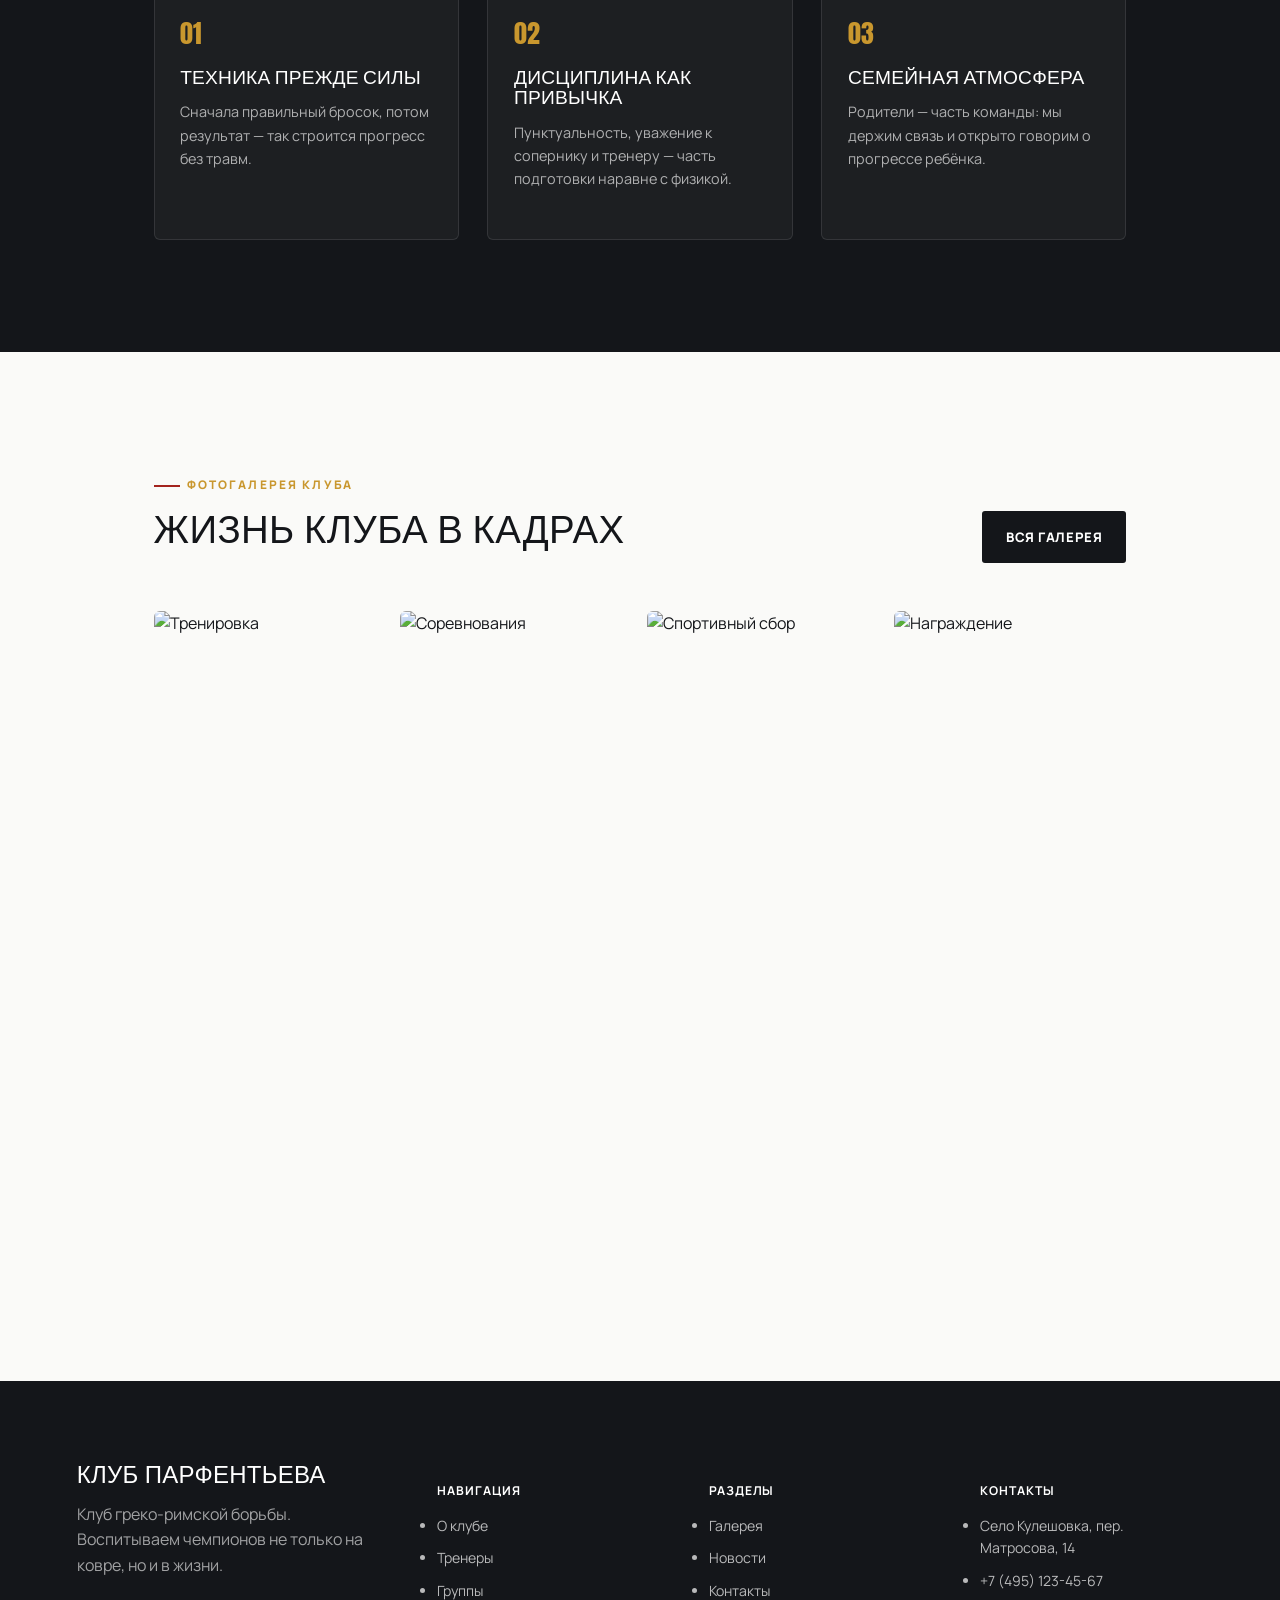
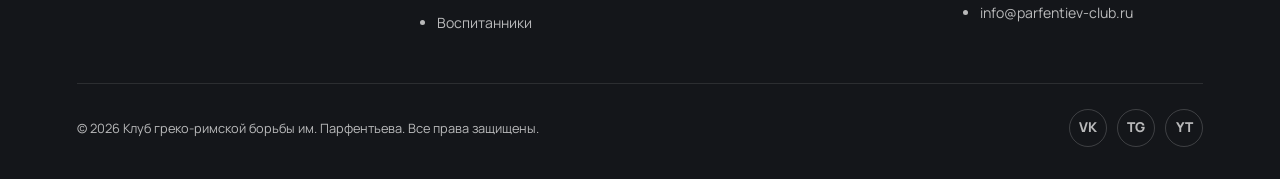
==== commit fcd3b505: "Fix typo in about.html club founding year" ====
--- a/about.html
+++ b/about.html
@@ -42,7 +42,7 @@
       <div>
         <p class="eyebrow">История</p>
         <h2 style="font-size:clamp(1.8rem,3.2vw,2.6rem);">От подвального зала до олимпийской школы</h2>
-        <p style="color:var(--graphite);max-width:58ch;">Клуб клуб им. Парфентьева основан в 2002 году группой тренеров, выросших из советской школы греко-римской борьбы. </p>
+        <p style="color:var(--graphite);max-width:58ch;">Клуб клуб им. Парфентьева основан в н году группой тренеров, выросших из советской школы греко-римской борьбы. </p>
         <p style="color:var(--graphite);max-width:58ch;">За н года клуб подготовил более 150 спортсменов, среди которых — призёры первенств России, члены молодёжной сборной и мастера спорта. Но главная ценность клуба не изменилась с первого дня: борьба — это не только про медали, а про характер, дисциплину и умение держать удар, как в спорте, так и в жизни.</p>
       </div>
       <div class="about-photo">
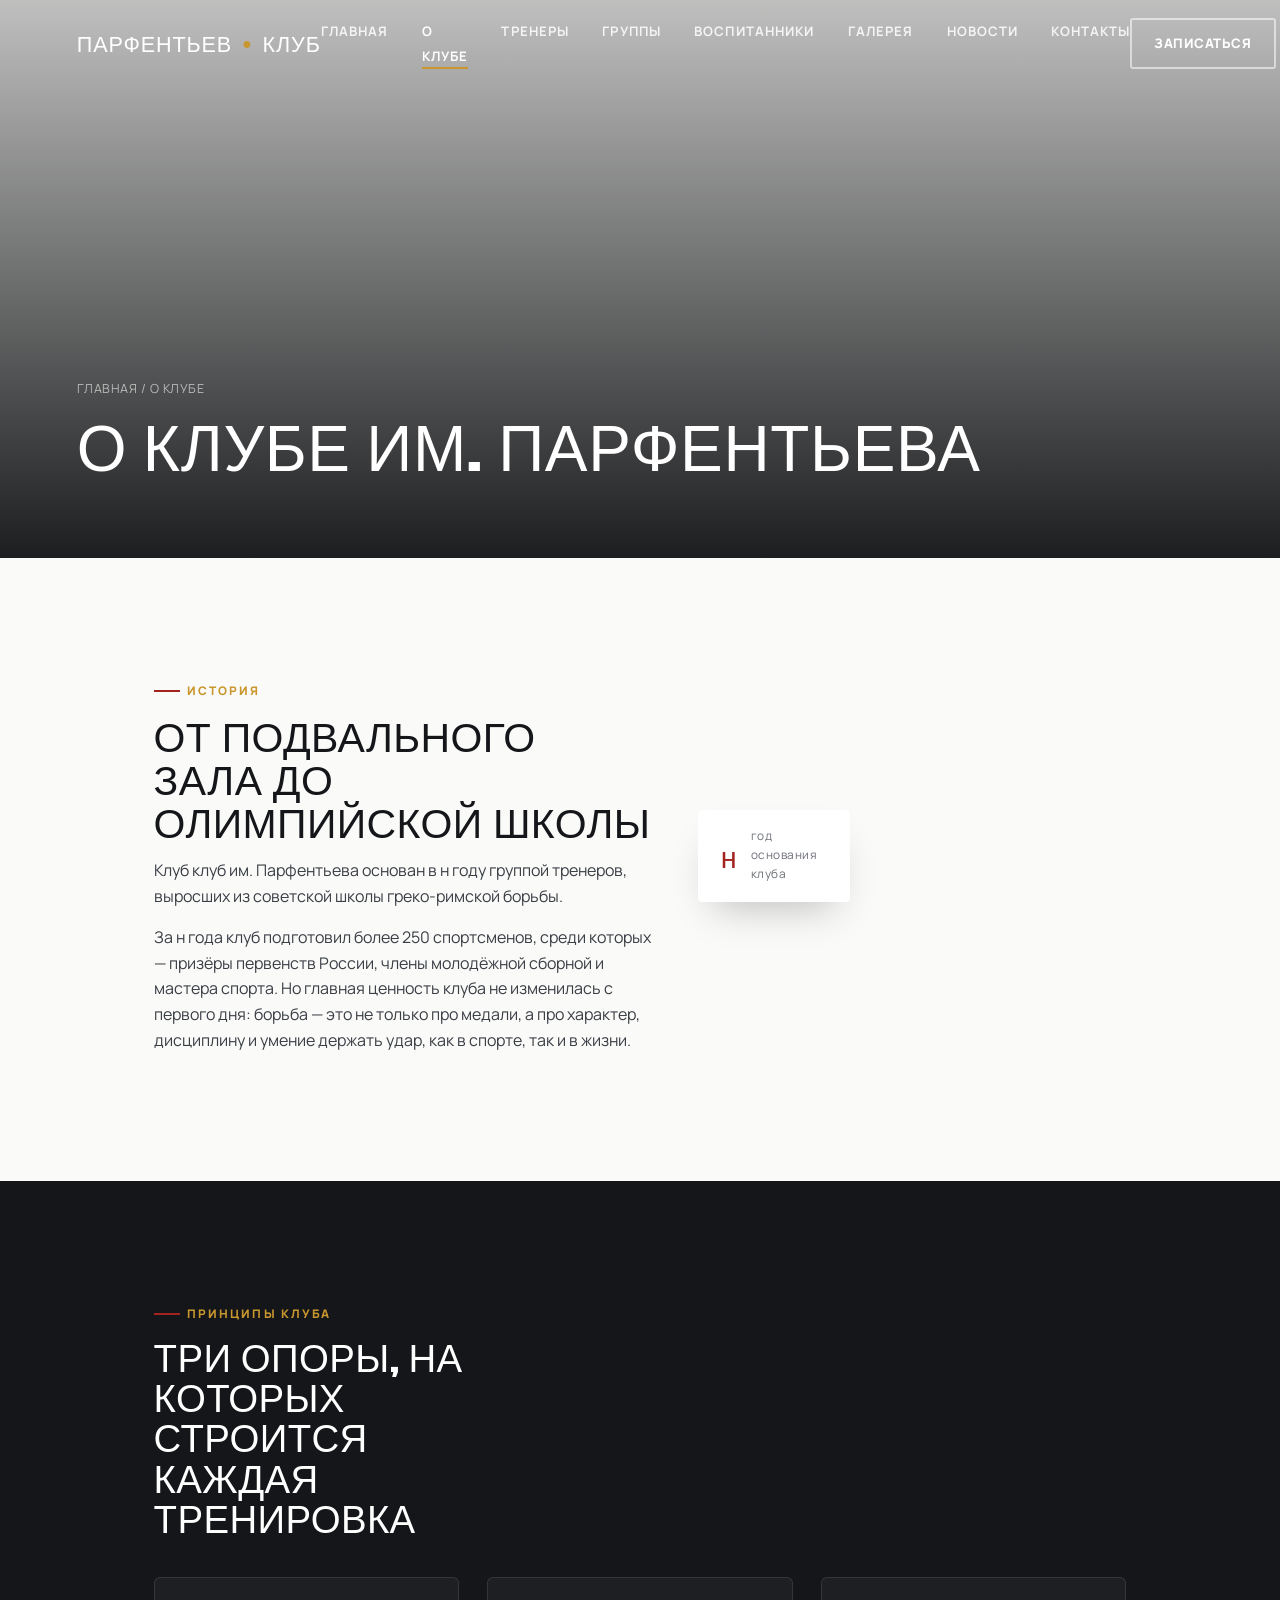
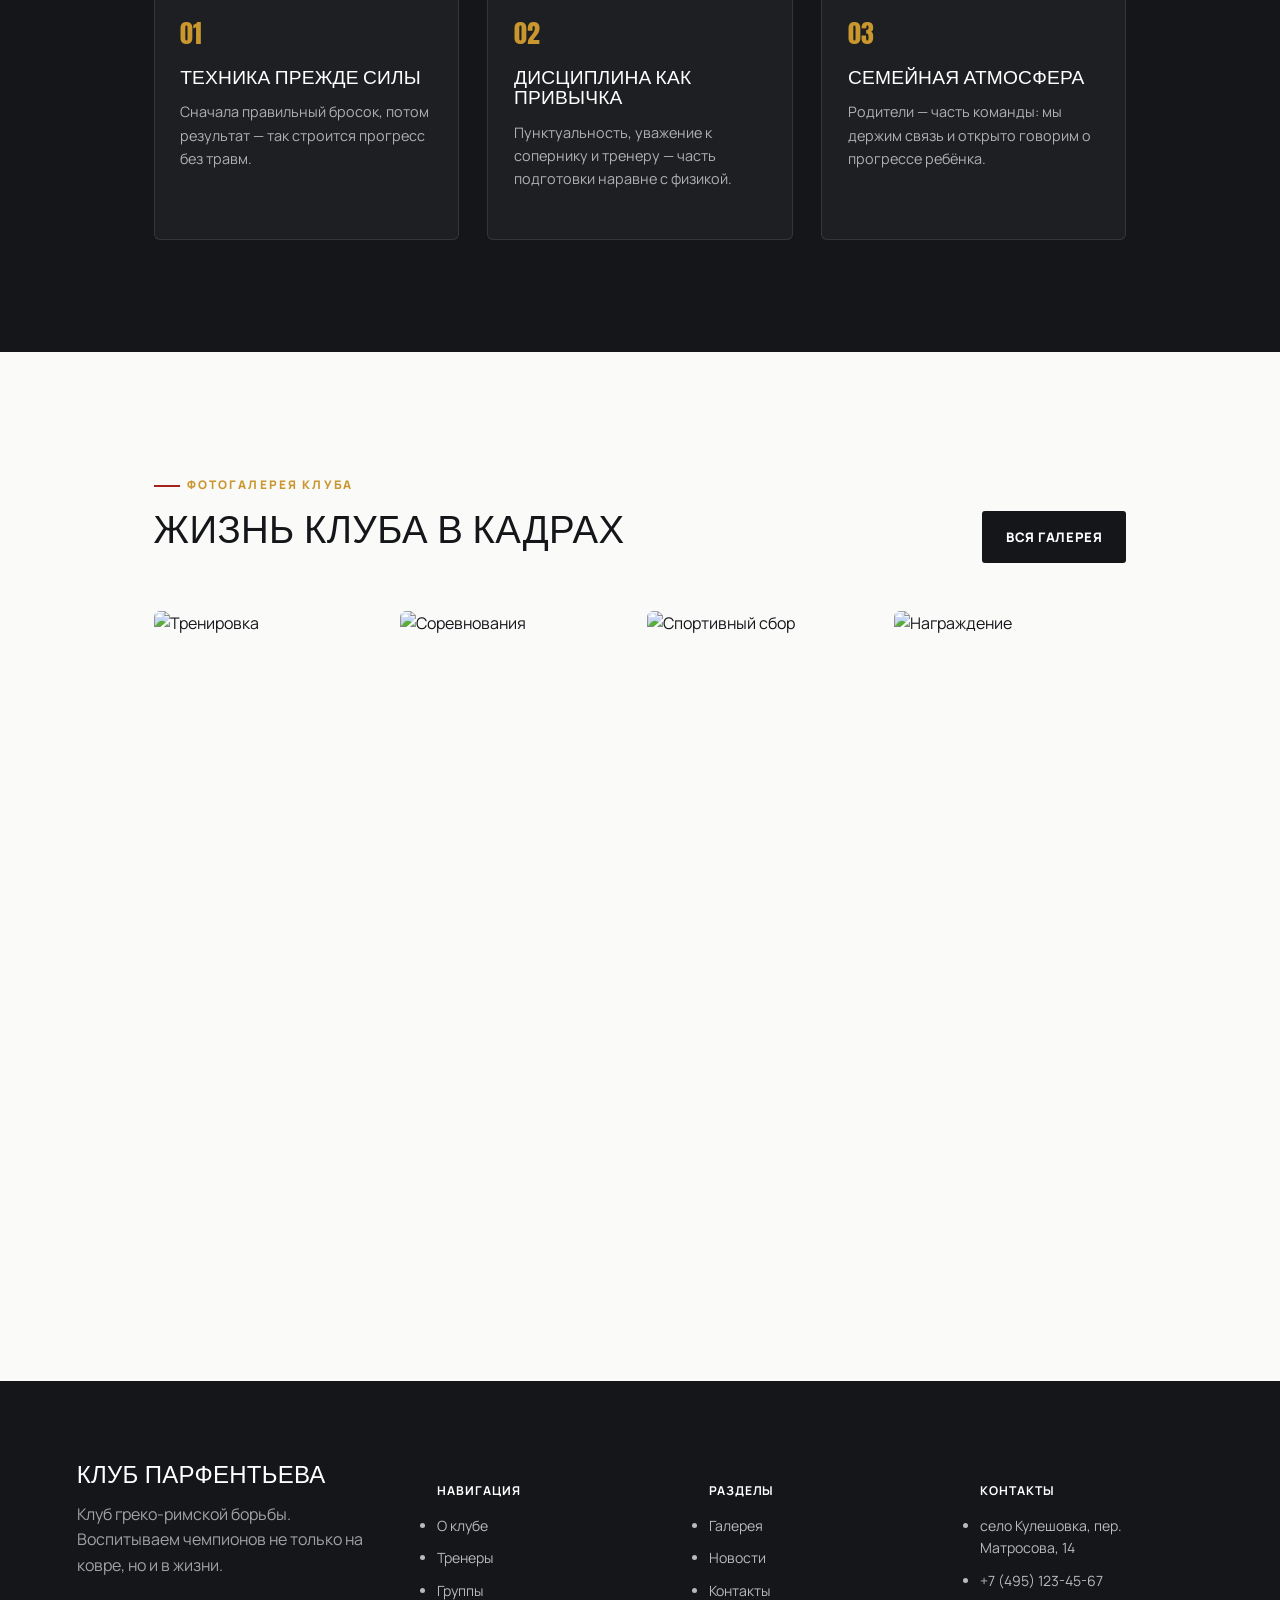
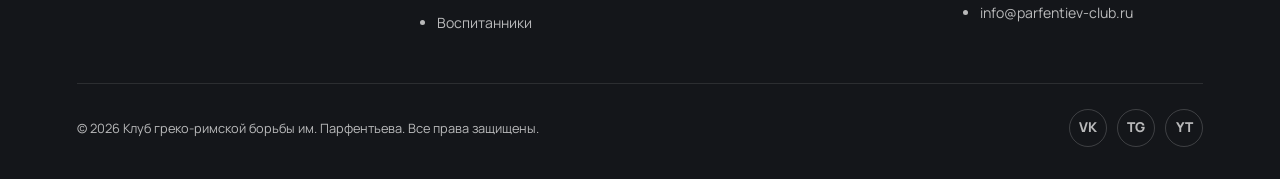
==== commit 50524b68: "Update about.html" ====
--- a/about.html
+++ b/about.html
@@ -29,7 +29,7 @@
   </div>
 </header>
 
-<section class="page-hero" style="background-image:url('https://i.ibb.co/bMhCFfHz/image.png');background-position:center 25%;">
+<section class="page-hero" style="background-image:url('https://commons.wikimedia.org/wiki/Special:FilePath/Wrestling%20at%20the%202020%20Summer%20Olympics%20%E2%80%93%20Men%27s%20Greco-Roman%2097%20kg%20%E2%80%93%20Mohammad%20Hadi%20Saravi%20%28IRI%29%20vs.%20Arvi%20Savolainen%20%28FIN%29%20%281%29.jpg?width=1600');">
   <div class="inner">
     <p class="breadcrumbs"><a href="index.html">Главная</a> / О клубе</p>
     <h1>О клубе им. Парфентьева</h1>
@@ -42,12 +42,12 @@
       <div>
         <p class="eyebrow">История</p>
         <h2 style="font-size:clamp(1.8rem,3.2vw,2.6rem);">От подвального зала до олимпийской школы</h2>
-        <p style="color:var(--graphite);max-width:58ch;">Клуб клуб им. Парфентьева основан в н году группой тренеров, выросших из советской школы греко-римской борьбы. </p>
-        <p style="color:var(--graphite);max-width:58ch;">За н года клуб подготовил более 150 спортсменов, среди которых — призёры первенств России, члены молодёжной сборной и мастера спорта. Но главная ценность клуба не изменилась с первого дня: борьба — это не только про медали, а про характер, дисциплину и умение держать удар, как в спорте, так и в жизни.</p>
+        <p style="color:var(--graphite);max-width:58ch;">Клуб клуб им. Парфентьева основан в н году группой тренеров, выросших из советской школы греко-римской борьбы.</p>
+        <p style="color:var(--graphite);max-width:58ch;">За н года клуб подготовил более 250 спортсменов, среди которых — призёры первенств России, члены молодёжной сборной и мастера спорта. Но главная ценность клуба не изменилась с первого дня: борьба — это не только про медали, а про характер, дисциплину и умение держать удар, как в спорте, так и в жизни.</p>
       </div>
       <div class="about-photo">
-        <img src="https://i.ibb.co/tT5h9VFw/image.png" alt="История клуба">
-        <div class="tag"><span class="num">н года</span><span class="txt">год основания клуба</span></div>
+        <img src="https://commons.wikimedia.org/wiki/Special:FilePath/Greco-Roman%20wrestling%20competition%20at%20the%201984%20Summer%20Olympics.JPEG?width=1600" alt="История клуба">
+        <div class="tag"><span class="num">н</span><span class="txt">год основания клуба</span></div>
       </div>
     </div>
   </div>
@@ -110,7 +110,7 @@
     <div class="footer-col"><h4>Клуб Парфентьева</h4><p style="max-width:30ch;color:rgba(255,255,255,.6);">Клуб греко-римской борьбы. Воспитываем чемпионов не только на ковре, но и в жизни.</p></div>
     <div class="footer-col"><h5>Навигация</h5><ul><li><a href="about.html">О клубе</a></li><li><a href="coaches.html">Тренеры</a></li><li><a href="groups.html">Группы</a></li><li><a href="athletes.html">Воспитанники</a></li></ul></div>
     <div class="footer-col"><h5>Разделы</h5><ul><li><a href="gallery.html">Галерея</a></li><li><a href="news.html">Новости</a></li><li><a href="contacts.html">Контакты</a></li></ul></div>
-    <div class="footer-col"><h5>Контакты</h5><ul><li>Село Кулешовка, пер. Матросова, 14</li><li>+7 (495) 123-45-67</li><li>info@parfentiev-club.ru</li></ul></div>
+    <div class="footer-col"><h5>Контакты</h5><ul><li>село Кулешовка, пер. Матросова, 14</li><li>+7 (495) 123-45-67</li><li>info@parfentiev-club.ru</li></ul></div>
   </div>
   <div class="footer-bottom"><span>© 2026 Клуб греко-римской борьбы им. Парфентьева. Все права защищены.</span><div class="footer-social"><a href="#">VK</a><a href="#">TG</a><a href="#">YT</a></div></div>
 </footer>
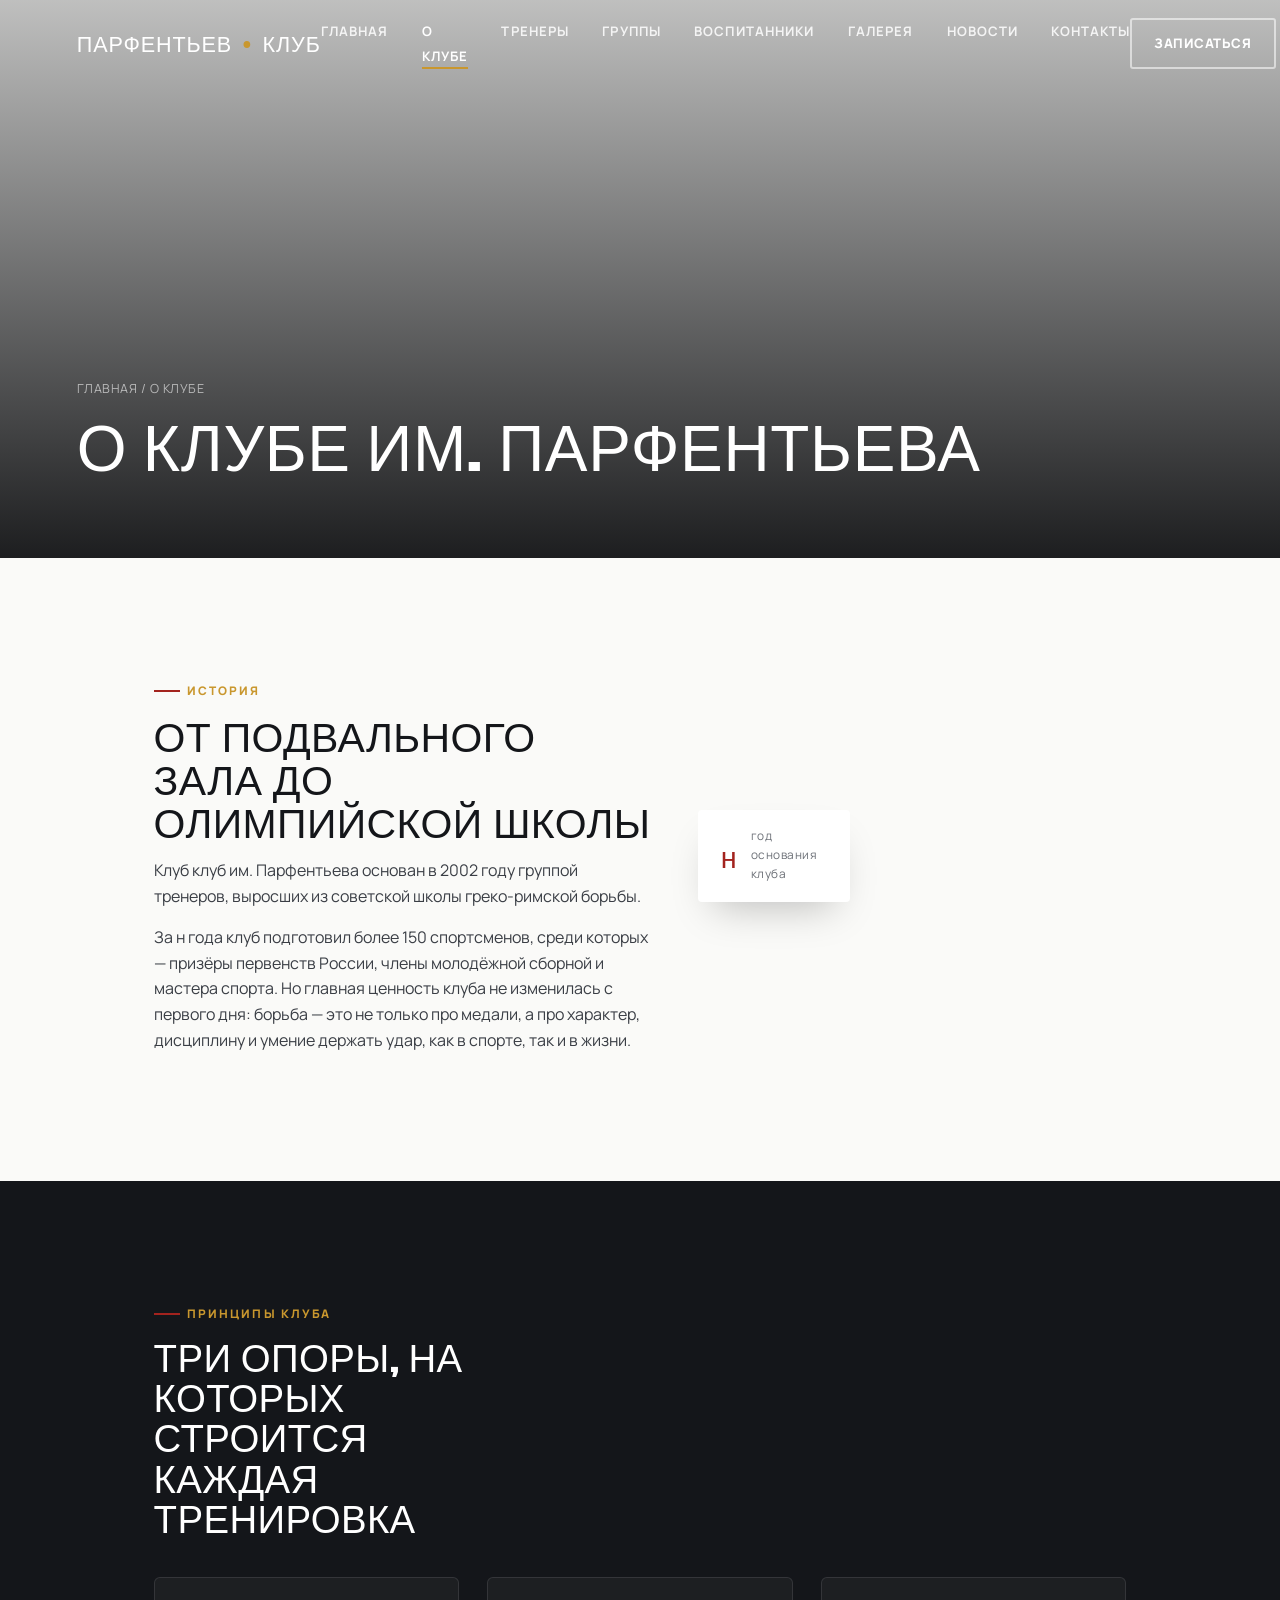
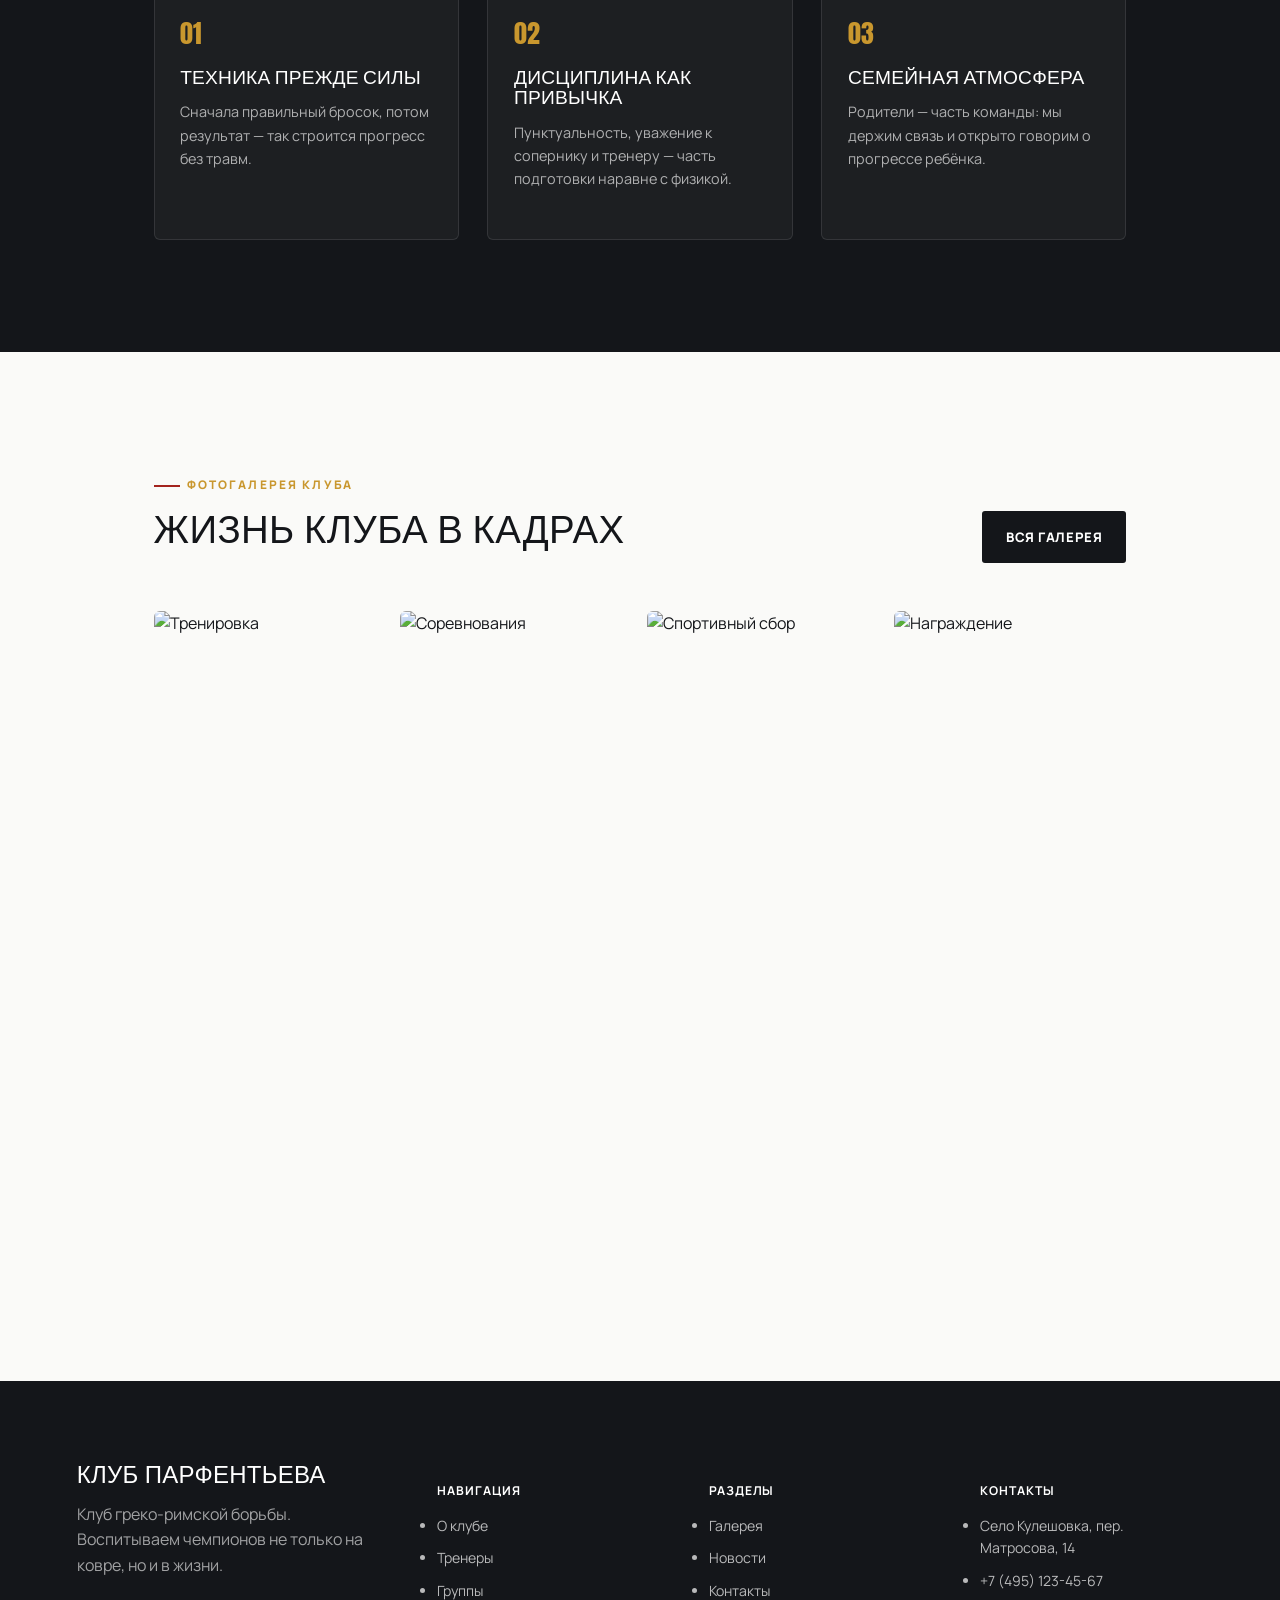
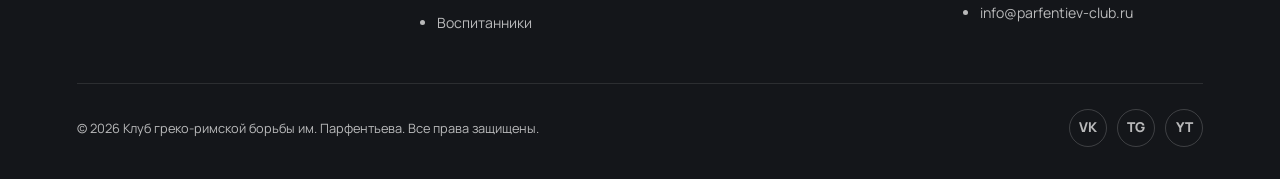
==== commit 3e297b76: "Update about.html" ====
--- a/about.html
+++ b/about.html
@@ -1,13 +1,13 @@
 <!doctype html>
 <html lang="ru">
 <head>
-<meta charset="UTF-8">
-<meta name="viewport" content="width=device-width, initial-scale=1.0">
-<title>О клубе — Клуб им. Парфентьева</title>
-<meta name="description" content="История клуба греко-римской борьбы клуб им. Парфентьева: путь от небольшого зала к школе с десятками чемпионов. Фотографии тренировок, соревнований и сборов.">
-<link rel="preconnect" href="https://fonts.googleapis.com">
-<link href="https://fonts.googleapis.com/css2?family=Anton&family=Manrope:wght@400;500;700;800&display=swap" rel="stylesheet">
-<link rel="stylesheet" href="styles.css">
+  <meta charset="UTF-8">
+  <meta name="viewport" content="width=device-width, initial-scale=1.0">
+  <title>О клубе — Клуб им. Парфентьева</title>
+  <meta name="description" content="История клуба греко-римской борьбы клуб им. Парфентьева: путь от небольшого зала к школе с десятками чемпионов. Фотографии тренировок, соревнований и сборов.">
+  <link rel="preconnect" href="https://fonts.googleapis.com">
+  <link href="https://fonts.googleapis.com/css2?family=Anton&family=Manrope:wght@400;500;700;800&display=swap" rel="stylesheet">
+  <link rel="stylesheet" href="styles.css">
 </head>
 <body>
 
@@ -29,7 +29,7 @@
   </div>
 </header>
 
-<section class="page-hero" style="background-image:url('https://commons.wikimedia.org/wiki/Special:FilePath/Wrestling%20at%20the%202020%20Summer%20Olympics%20%E2%80%93%20Men%27s%20Greco-Roman%2097%20kg%20%E2%80%93%20Mohammad%20Hadi%20Saravi%20%28IRI%29%20vs.%20Arvi%20Savolainen%20%28FIN%29%20%281%29.jpg?width=1600');">
+<section class="page-hero" style="background-image:url('https://i.ibb.co/bMhCFfHz/image.png');background-position:center 25%;">
   <div class="inner">
     <p class="breadcrumbs"><a href="index.html">Главная</a> / О клубе</p>
     <h1>О клубе им. Парфентьева</h1>
@@ -42,11 +42,11 @@
       <div>
         <p class="eyebrow">История</p>
         <h2 style="font-size:clamp(1.8rem,3.2vw,2.6rem);">От подвального зала до олимпийской школы</h2>
-        <p style="color:var(--graphite);max-width:58ch;">Клуб клуб им. Парфентьева основан в н году группой тренеров, выросших из советской школы греко-римской борьбы.</p>
-        <p style="color:var(--graphite);max-width:58ch;">За н года клуб подготовил более 250 спортсменов, среди которых — призёры первенств России, члены молодёжной сборной и мастера спорта. Но главная ценность клуба не изменилась с первого дня: борьба — это не только про медали, а про характер, дисциплину и умение держать удар, как в спорте, так и в жизни.</p>
+        <p style="color:var(--graphite);max-width:58ch;">Клуб клуб им. Парфентьева основан в 2002 году группой тренеров, выросших из советской школы греко-римской борьбы. </p>
+        <p style="color:var(--graphite);max-width:58ch;">За н года клуб подготовил более 150 спортсменов, среди которых — призёры первенств России, члены молодёжной сборной и мастера спорта. Но главная ценность клуба не изменилась с первого дня: борьба — это не только про медали, а про характер, дисциплину и умение держать удар, как в спорте, так и в жизни.</p>
       </div>
       <div class="about-photo">
-        <img src="https://commons.wikimedia.org/wiki/Special:FilePath/Greco-Roman%20wrestling%20competition%20at%20the%201984%20Summer%20Olympics.JPEG?width=1600" alt="История клуба">
+        <img src="https://i.ibb.co/tT5h9VFw/image.png" alt="История клуба">
         <div class="tag"><span class="num">н</span><span class="txt">год основания клуба</span></div>
       </div>
     </div>
@@ -110,7 +110,7 @@
     <div class="footer-col"><h4>Клуб Парфентьева</h4><p style="max-width:30ch;color:rgba(255,255,255,.6);">Клуб греко-римской борьбы. Воспитываем чемпионов не только на ковре, но и в жизни.</p></div>
     <div class="footer-col"><h5>Навигация</h5><ul><li><a href="about.html">О клубе</a></li><li><a href="coaches.html">Тренеры</a></li><li><a href="groups.html">Группы</a></li><li><a href="athletes.html">Воспитанники</a></li></ul></div>
     <div class="footer-col"><h5>Разделы</h5><ul><li><a href="gallery.html">Галерея</a></li><li><a href="news.html">Новости</a></li><li><a href="contacts.html">Контакты</a></li></ul></div>
-    <div class="footer-col"><h5>Контакты</h5><ul><li>село Кулешовка, пер. Матросова, 14</li><li>+7 (495) 123-45-67</li><li>info@parfentiev-club.ru</li></ul></div>
+    <div class="footer-col"><h5>Контакты</h5><ul><li>Село Кулешовка, пер. Матросова, 14</li><li>+7 (495) 123-45-67</li><li>info@parfentiev-club.ru</li></ul></div>
   </div>
   <div class="footer-bottom"><span>© 2026 Клуб греко-римской борьбы им. Парфентьева. Все права защищены.</span><div class="footer-social"><a href="#">VK</a><a href="#">TG</a><a href="#">YT</a></div></div>
 </footer>
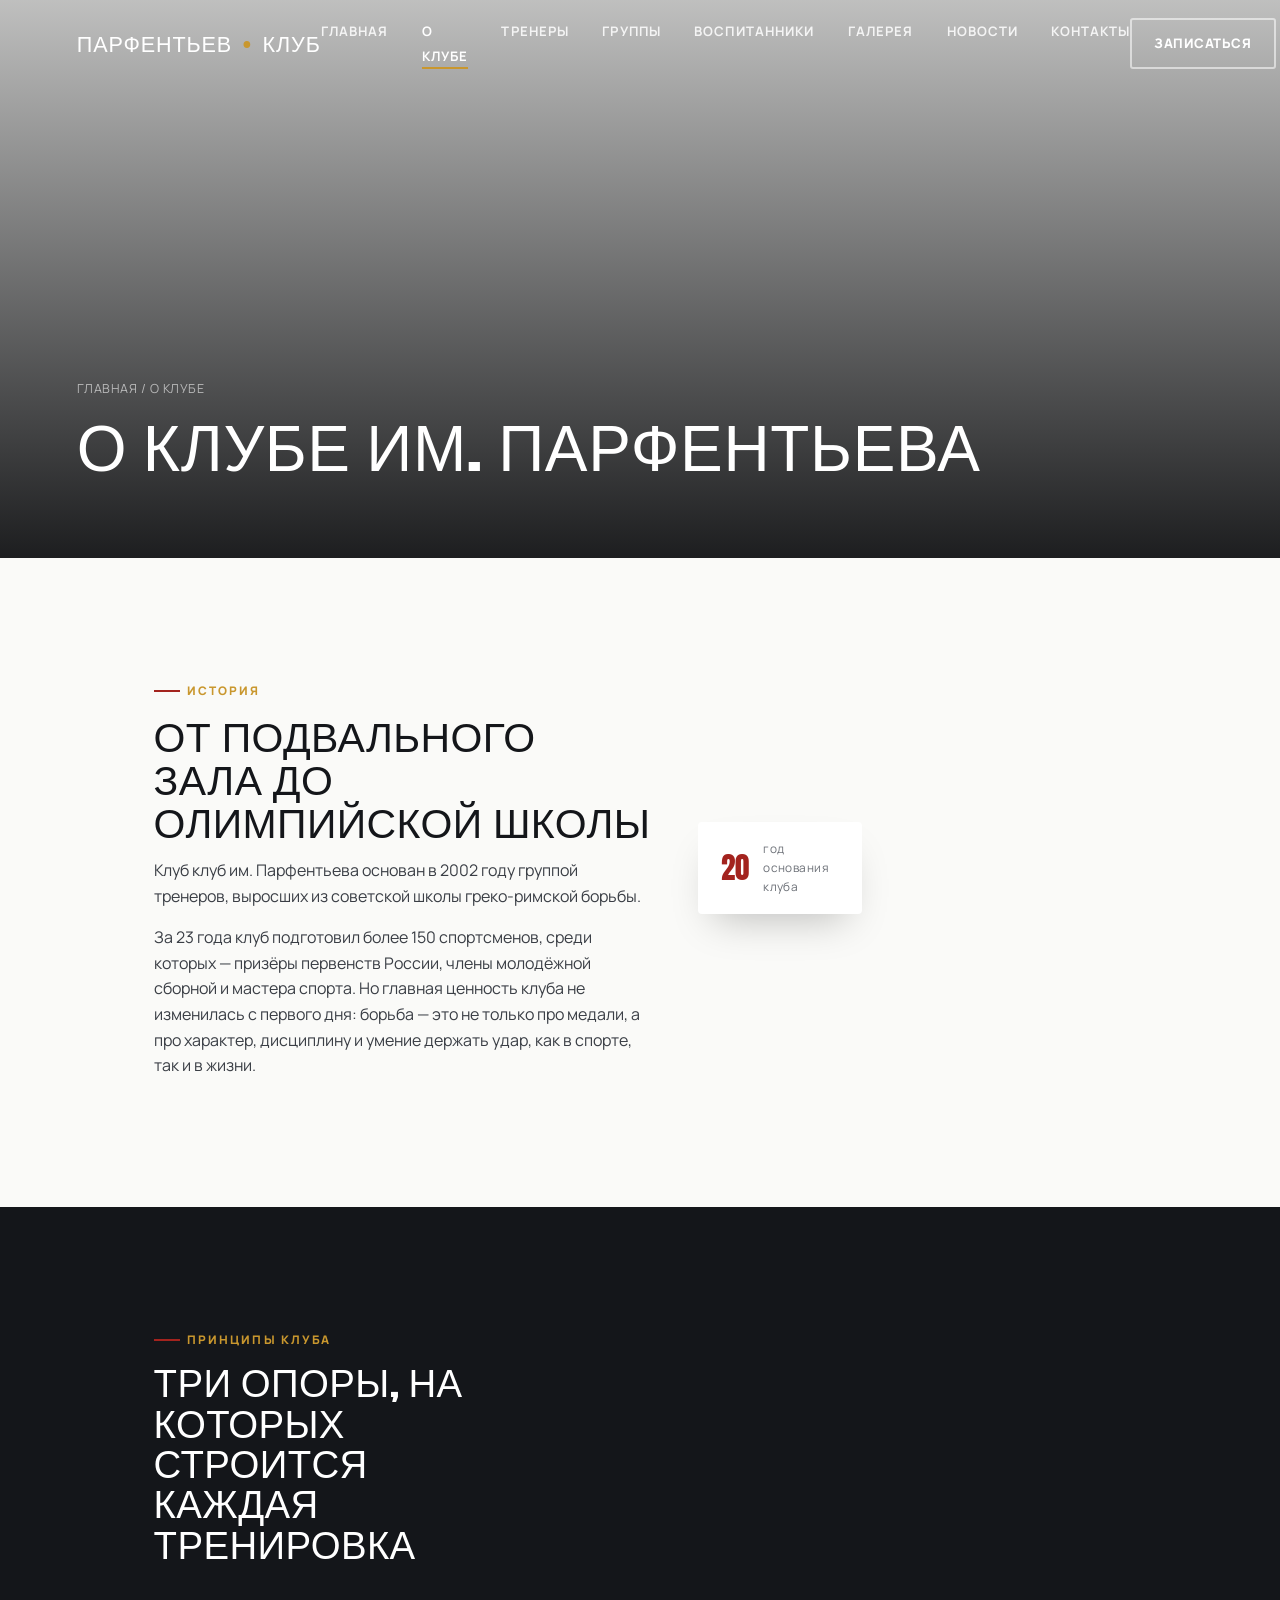
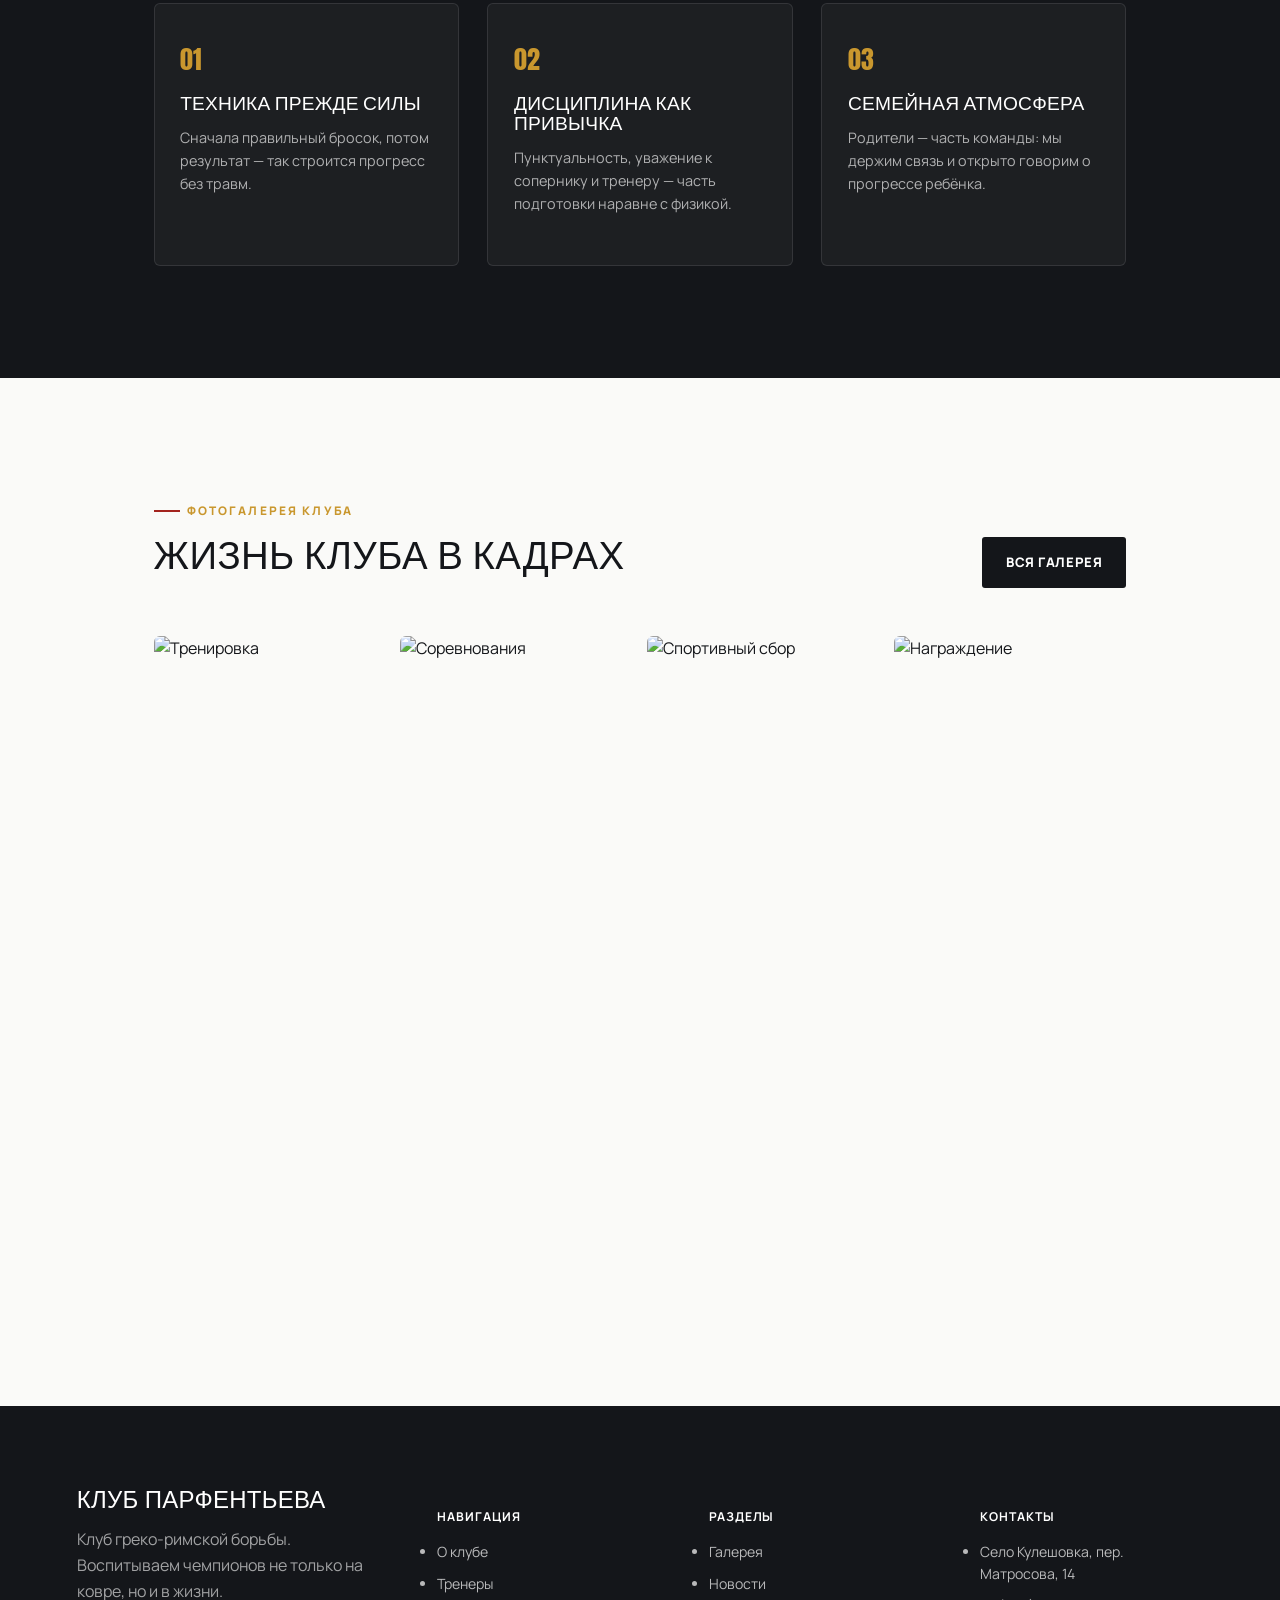
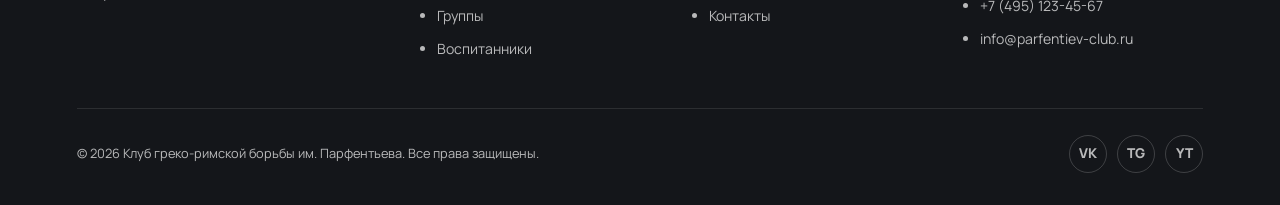
==== commit 3fc896ab: "Update about.html" ====
--- a/about.html
+++ b/about.html
@@ -1,13 +1,13 @@
 <!doctype html>
 <html lang="ru">
 <head>
-  <meta charset="UTF-8">
-  <meta name="viewport" content="width=device-width, initial-scale=1.0">
-  <title>О клубе — Клуб им. Парфентьева</title>
-  <meta name="description" content="История клуба греко-римской борьбы клуб им. Парфентьева: путь от небольшого зала к школе с десятками чемпионов. Фотографии тренировок, соревнований и сборов.">
-  <link rel="preconnect" href="https://fonts.googleapis.com">
-  <link href="https://fonts.googleapis.com/css2?family=Anton&family=Manrope:wght@400;500;700;800&display=swap" rel="stylesheet">
-  <link rel="stylesheet" href="styles.css">
+<meta charset="UTF-8">
+<meta name="viewport" content="width=device-width, initial-scale=1.0">
+<title>О клубе — Клуб им. Парфентьева</title>
+<meta name="description" content="История клуба греко-римской борьбы клуб им. Парфентьева: путь от небольшого зала к школе с десятками чемпионов. Фотографии тренировок, соревнований и сборов.">
+<link rel="preconnect" href="https://fonts.googleapis.com">
+<link href="https://fonts.googleapis.com/css2?family=Anton&family=Manrope:wght@400;500;700;800&display=swap" rel="stylesheet">
+<link rel="stylesheet" href="styles.css">
 </head>
 <body>
 
@@ -43,11 +43,11 @@
         <p class="eyebrow">История</p>
         <h2 style="font-size:clamp(1.8rem,3.2vw,2.6rem);">От подвального зала до олимпийской школы</h2>
         <p style="color:var(--graphite);max-width:58ch;">Клуб клуб им. Парфентьева основан в 2002 году группой тренеров, выросших из советской школы греко-римской борьбы. </p>
-        <p style="color:var(--graphite);max-width:58ch;">За н года клуб подготовил более 150 спортсменов, среди которых — призёры первенств России, члены молодёжной сборной и мастера спорта. Но главная ценность клуба не изменилась с первого дня: борьба — это не только про медали, а про характер, дисциплину и умение держать удар, как в спорте, так и в жизни.</p>
+        <p style="color:var(--graphite);max-width:58ch;">За 23 года клуб подготовил более 150 спортсменов, среди которых — призёры первенств России, члены молодёжной сборной и мастера спорта. Но главная ценность клуба не изменилась с первого дня: борьба — это не только про медали, а про характер, дисциплину и умение держать удар, как в спорте, так и в жизни.</p>
       </div>
       <div class="about-photo">
         <img src="https://i.ibb.co/tT5h9VFw/image.png" alt="История клуба">
-        <div class="tag"><span class="num">н</span><span class="txt">год основания клуба</span></div>
+        <div class="tag"><span class="num">20</span><span class="txt">год основания клуба</span></div>
       </div>
     </div>
   </div>
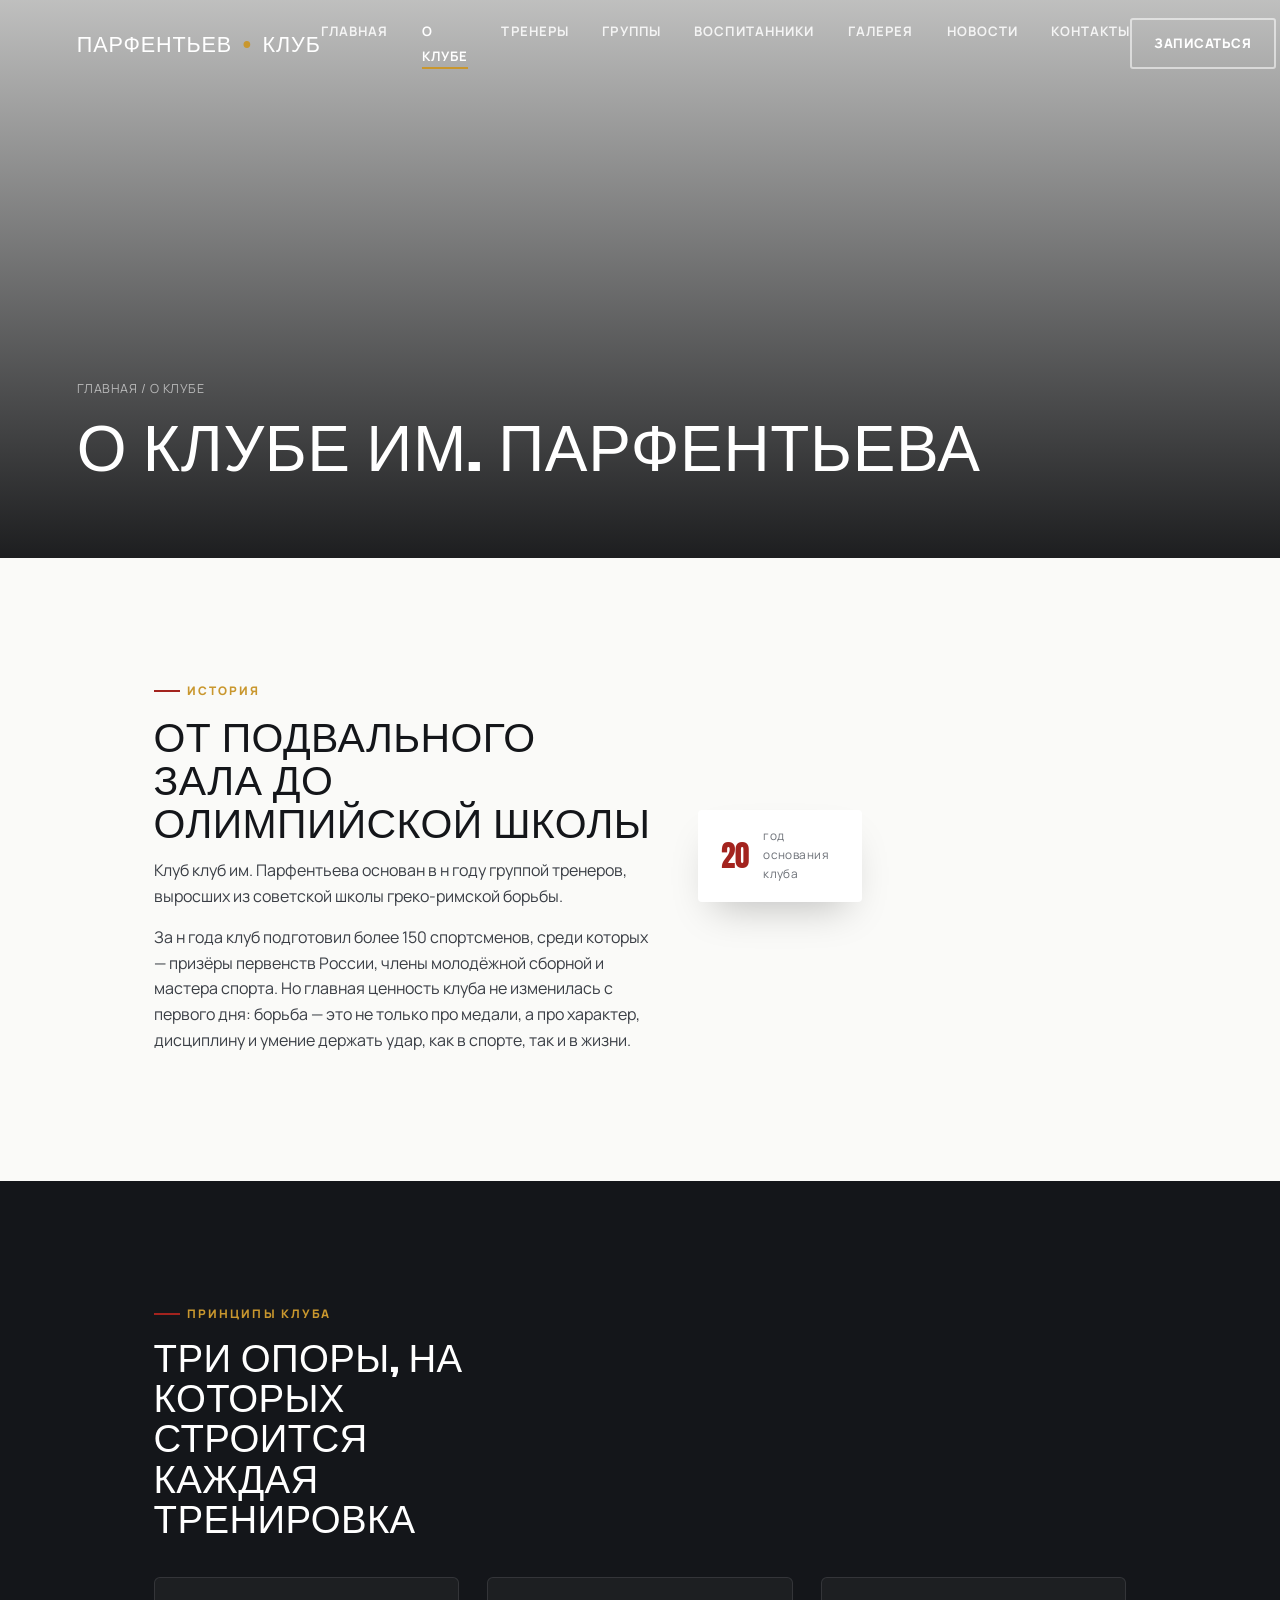
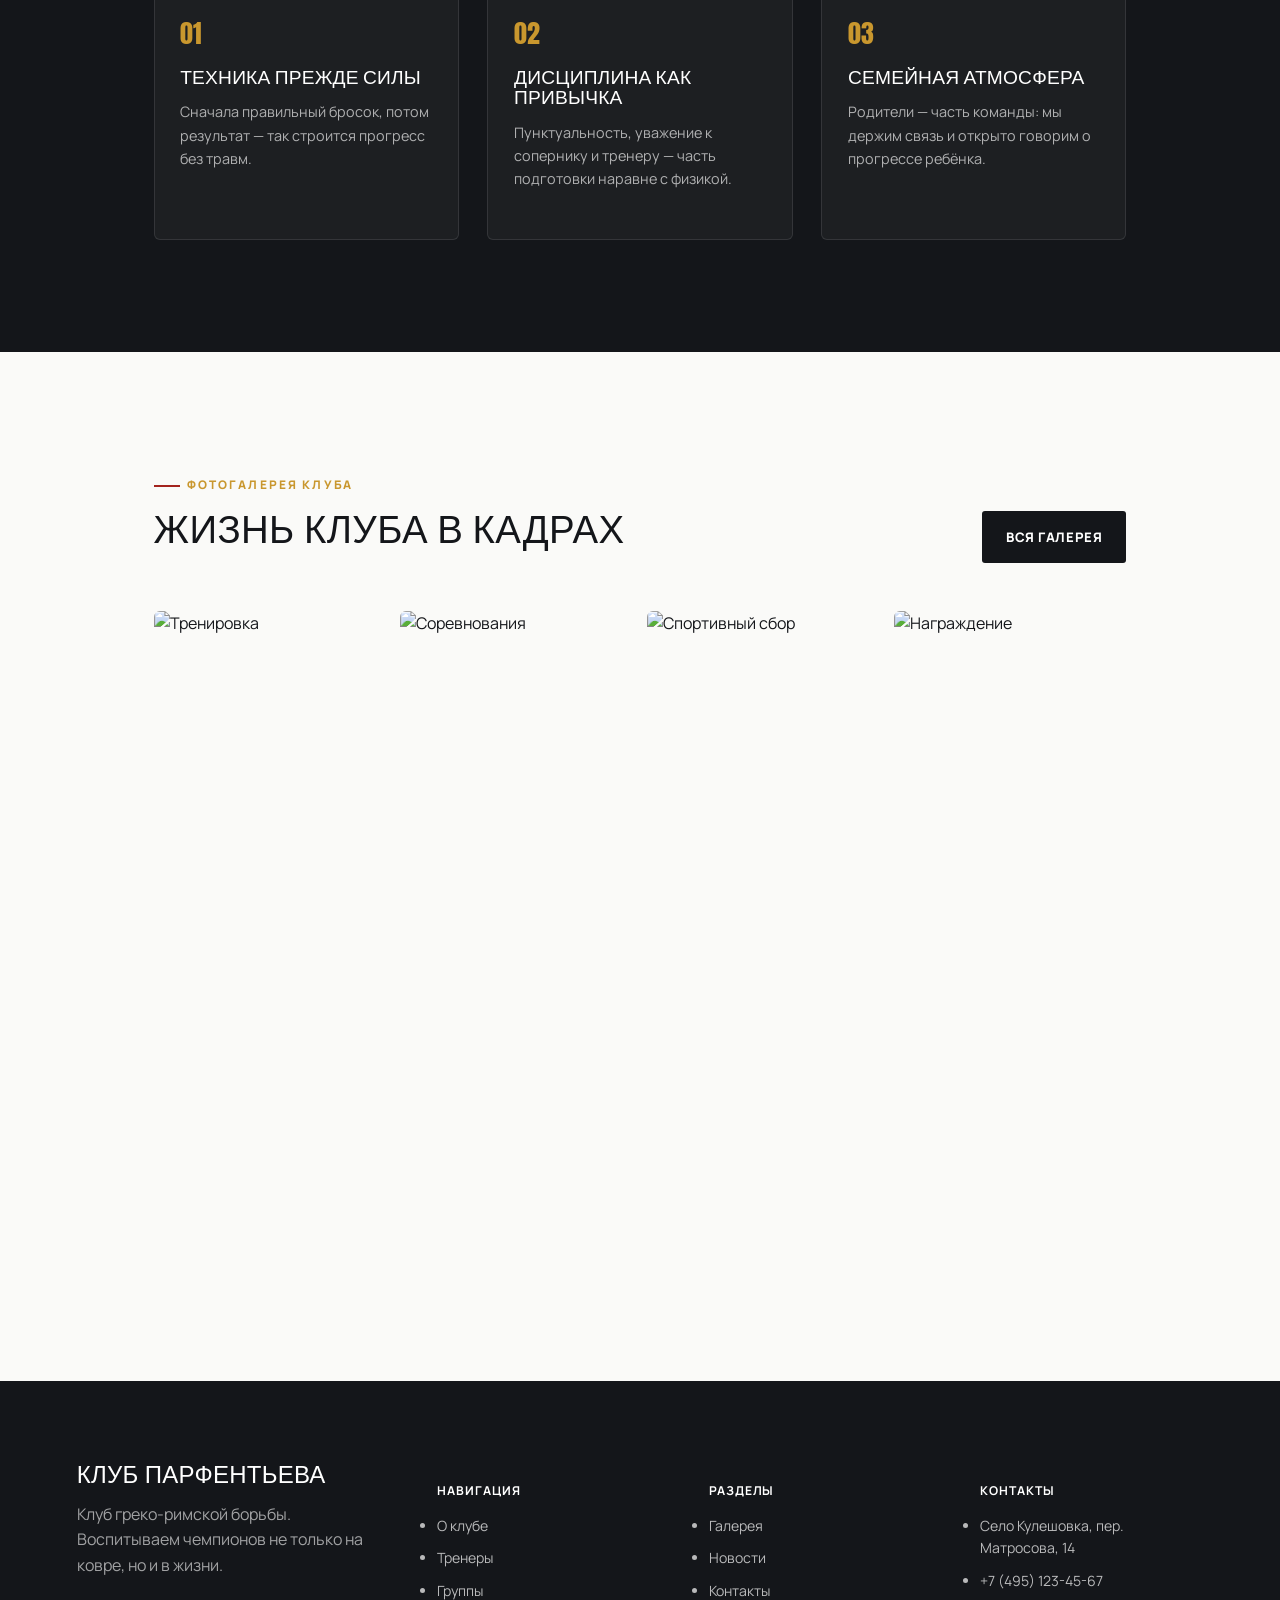
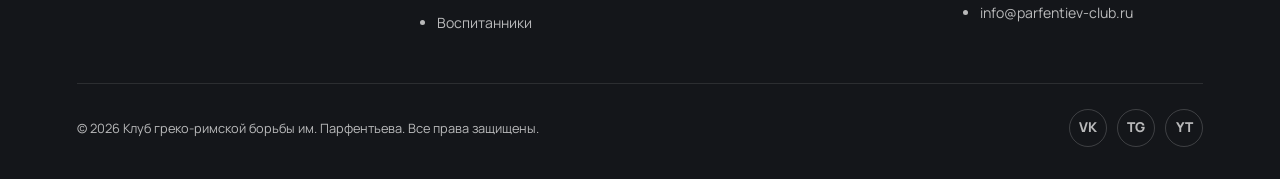
==== commit f1950834: "Update about.html" ====
--- a/about.html
+++ b/about.html
@@ -42,8 +42,8 @@
       <div>
         <p class="eyebrow">История</p>
         <h2 style="font-size:clamp(1.8rem,3.2vw,2.6rem);">От подвального зала до олимпийской школы</h2>
-        <p style="color:var(--graphite);max-width:58ch;">Клуб клуб им. Парфентьева основан в 2002 году группой тренеров, выросших из советской школы греко-римской борьбы. </p>
-        <p style="color:var(--graphite);max-width:58ch;">За 23 года клуб подготовил более 150 спортсменов, среди которых — призёры первенств России, члены молодёжной сборной и мастера спорта. Но главная ценность клуба не изменилась с первого дня: борьба — это не только про медали, а про характер, дисциплину и умение держать удар, как в спорте, так и в жизни.</p>
+        <p style="color:var(--graphite);max-width:58ch;">Клуб клуб им. Парфентьева основан в н году группой тренеров, выросших из советской школы греко-римской борьбы. </p>
+        <p style="color:var(--graphite);max-width:58ch;">За н года клуб подготовил более 150 спортсменов, среди которых — призёры первенств России, члены молодёжной сборной и мастера спорта. Но главная ценность клуба не изменилась с первого дня: борьба — это не только про медали, а про характер, дисциплину и умение держать удар, как в спорте, так и в жизни.</p>
       </div>
       <div class="about-photo">
         <img src="https://i.ibb.co/tT5h9VFw/image.png" alt="История клуба">
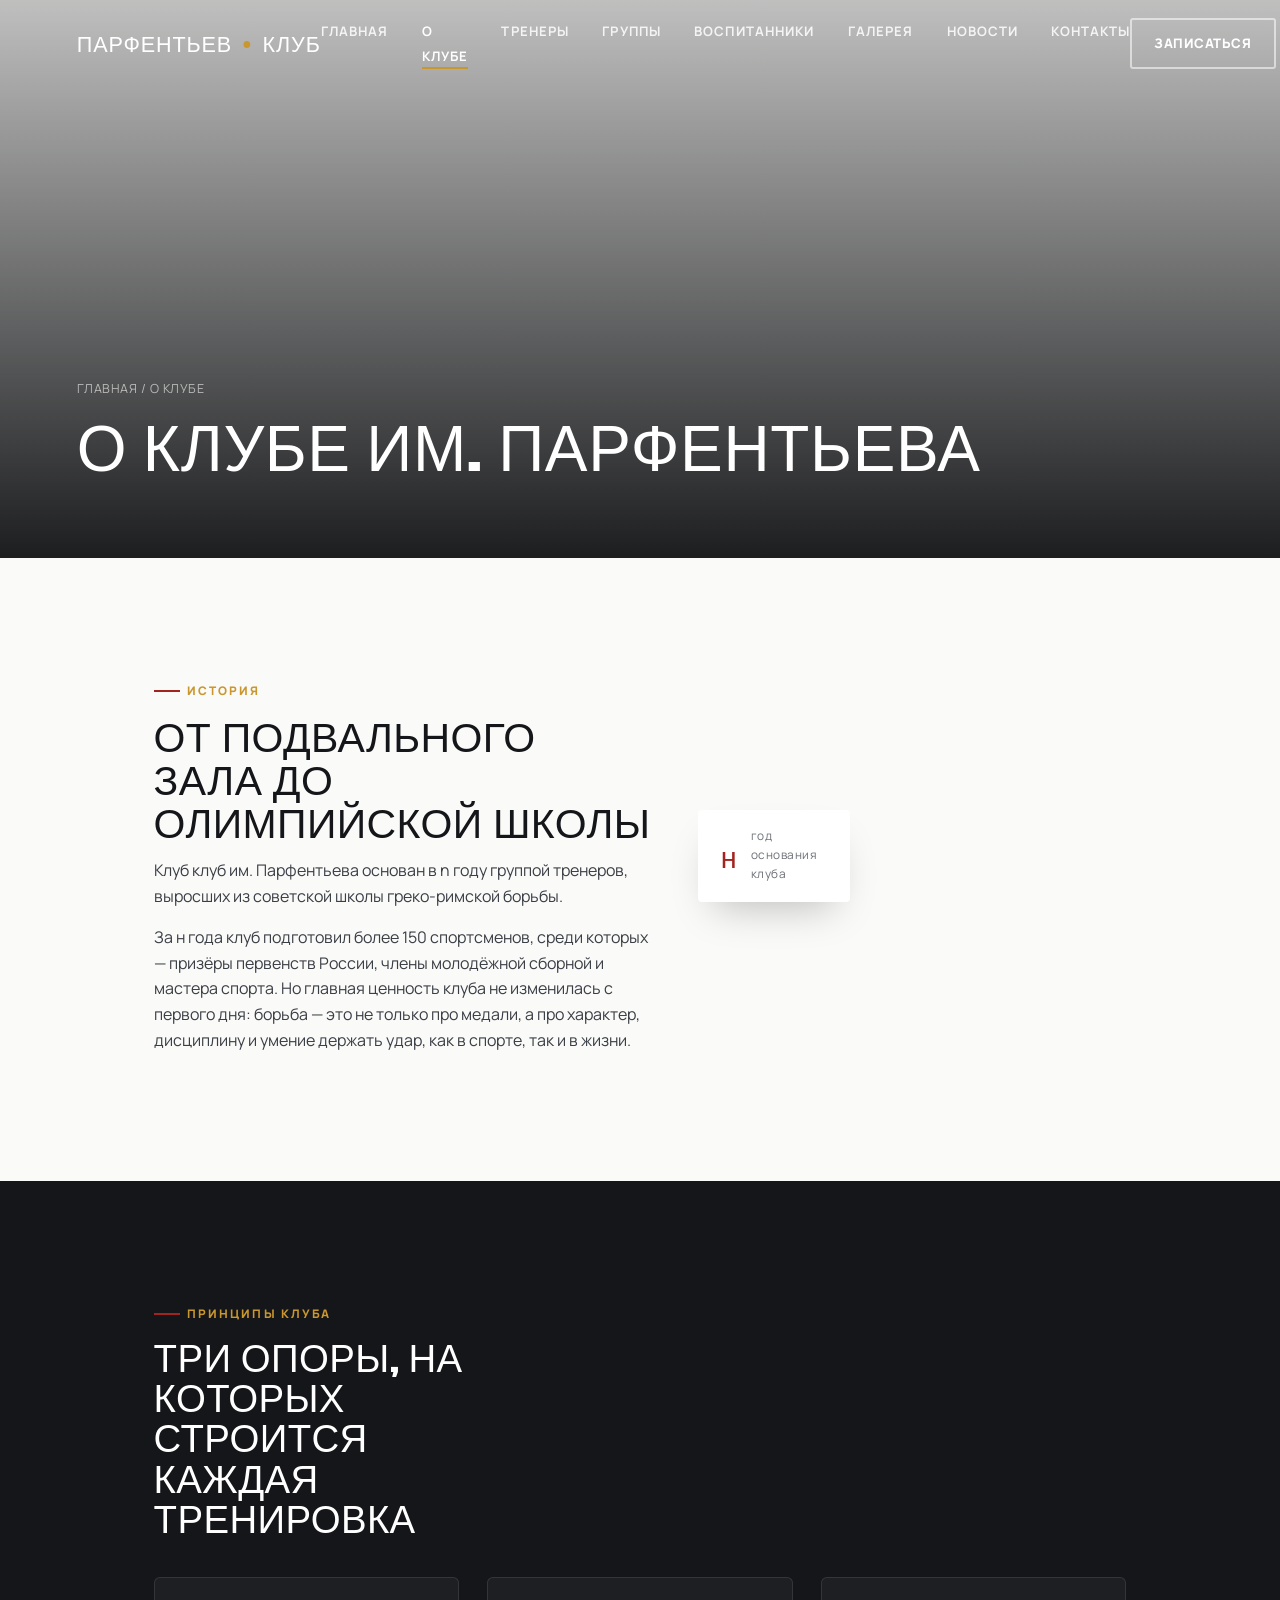
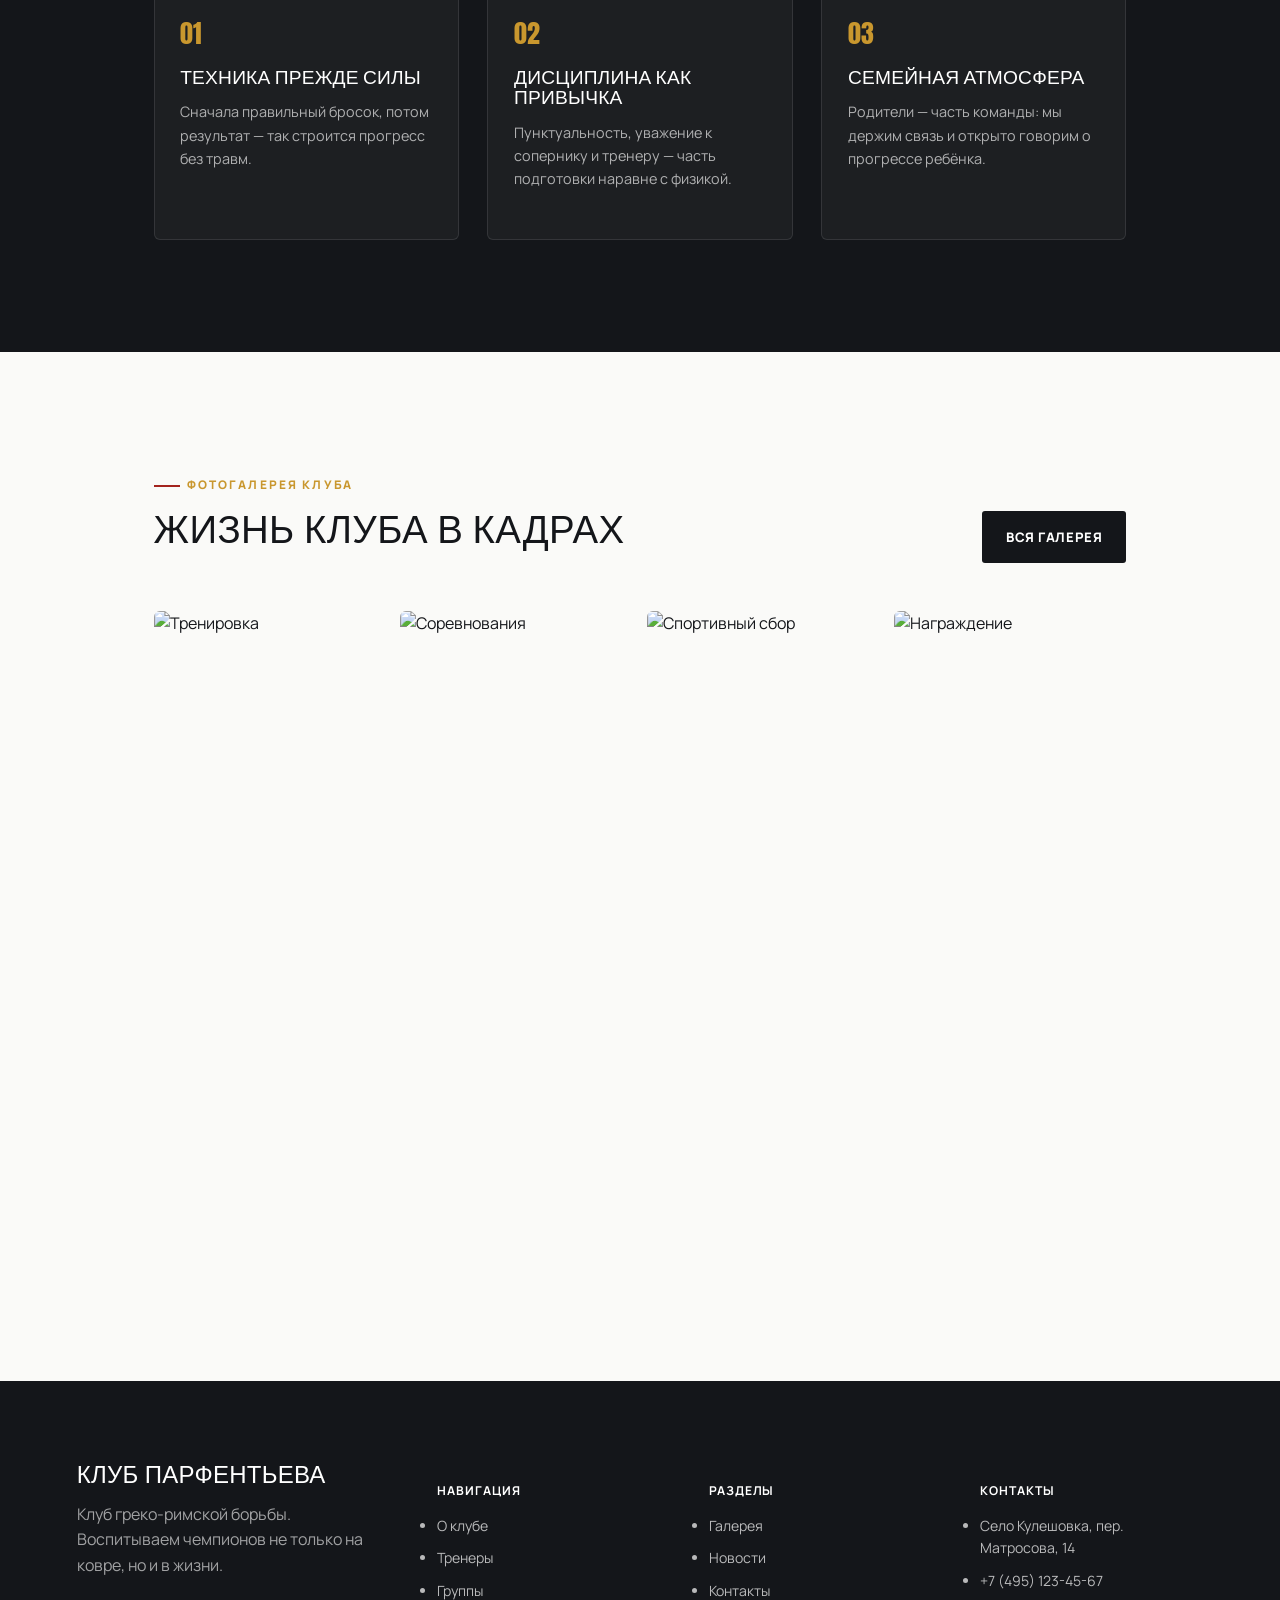
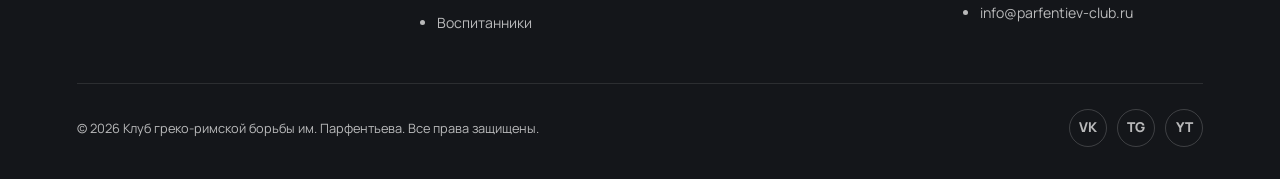
==== commit 705be46f: "Update about.html" ====
--- a/about.html
+++ b/about.html
@@ -1,13 +1,13 @@
 <!doctype html>
 <html lang="ru">
 <head>
-<meta charset="UTF-8">
-<meta name="viewport" content="width=device-width, initial-scale=1.0">
-<title>О клубе — Клуб им. Парфентьева</title>
-<meta name="description" content="История клуба греко-римской борьбы клуб им. Парфентьева: путь от небольшого зала к школе с десятками чемпионов. Фотографии тренировок, соревнований и сборов.">
-<link rel="preconnect" href="https://fonts.googleapis.com">
-<link href="https://fonts.googleapis.com/css2?family=Anton&family=Manrope:wght@400;500;700;800&display=swap" rel="stylesheet">
-<link rel="stylesheet" href="styles.css">
+  <meta charset="UTF-8">
+  <meta name="viewport" content="width=device-width, initial-scale=1.0">
+  <title>О клубе — Клуб им. Парфентьева</title>
+  <meta name="description" content="История клуба греко-римской борьбы клуб им. Парфентьева: путь от небольшого зала к школе с десятками чемпионов. Фотографии тренировок, соревнований и сборов.">
+  <link rel="preconnect" href="https://fonts.googleapis.com">
+  <link href="https://fonts.googleapis.com/css2?family=Anton&family=Manrope:wght@400;500;700;800&display=swap" rel="stylesheet">
+  <link rel="stylesheet" href="styles.css">
 </head>
 <body>
 
@@ -42,12 +42,12 @@
       <div>
         <p class="eyebrow">История</p>
         <h2 style="font-size:clamp(1.8rem,3.2vw,2.6rem);">От подвального зала до олимпийской школы</h2>
-        <p style="color:var(--graphite);max-width:58ch;">Клуб клуб им. Парфентьева основан в н году группой тренеров, выросших из советской школы греко-римской борьбы. </p>
+        <p style="color:var(--graphite);max-width:58ch;">Клуб клуб им. Парфентьева основан в n году группой тренеров, выросших из советской школы греко-римской борьбы. </p>
         <p style="color:var(--graphite);max-width:58ch;">За н года клуб подготовил более 150 спортсменов, среди которых — призёры первенств России, члены молодёжной сборной и мастера спорта. Но главная ценность клуба не изменилась с первого дня: борьба — это не только про медали, а про характер, дисциплину и умение держать удар, как в спорте, так и в жизни.</p>
       </div>
       <div class="about-photo">
         <img src="https://i.ibb.co/tT5h9VFw/image.png" alt="История клуба">
-        <div class="tag"><span class="num">20</span><span class="txt">год основания клуба</span></div>
+        <div class="tag"><span class="num">н</span><span class="txt">год основания клуба</span></div>
       </div>
     </div>
   </div>
